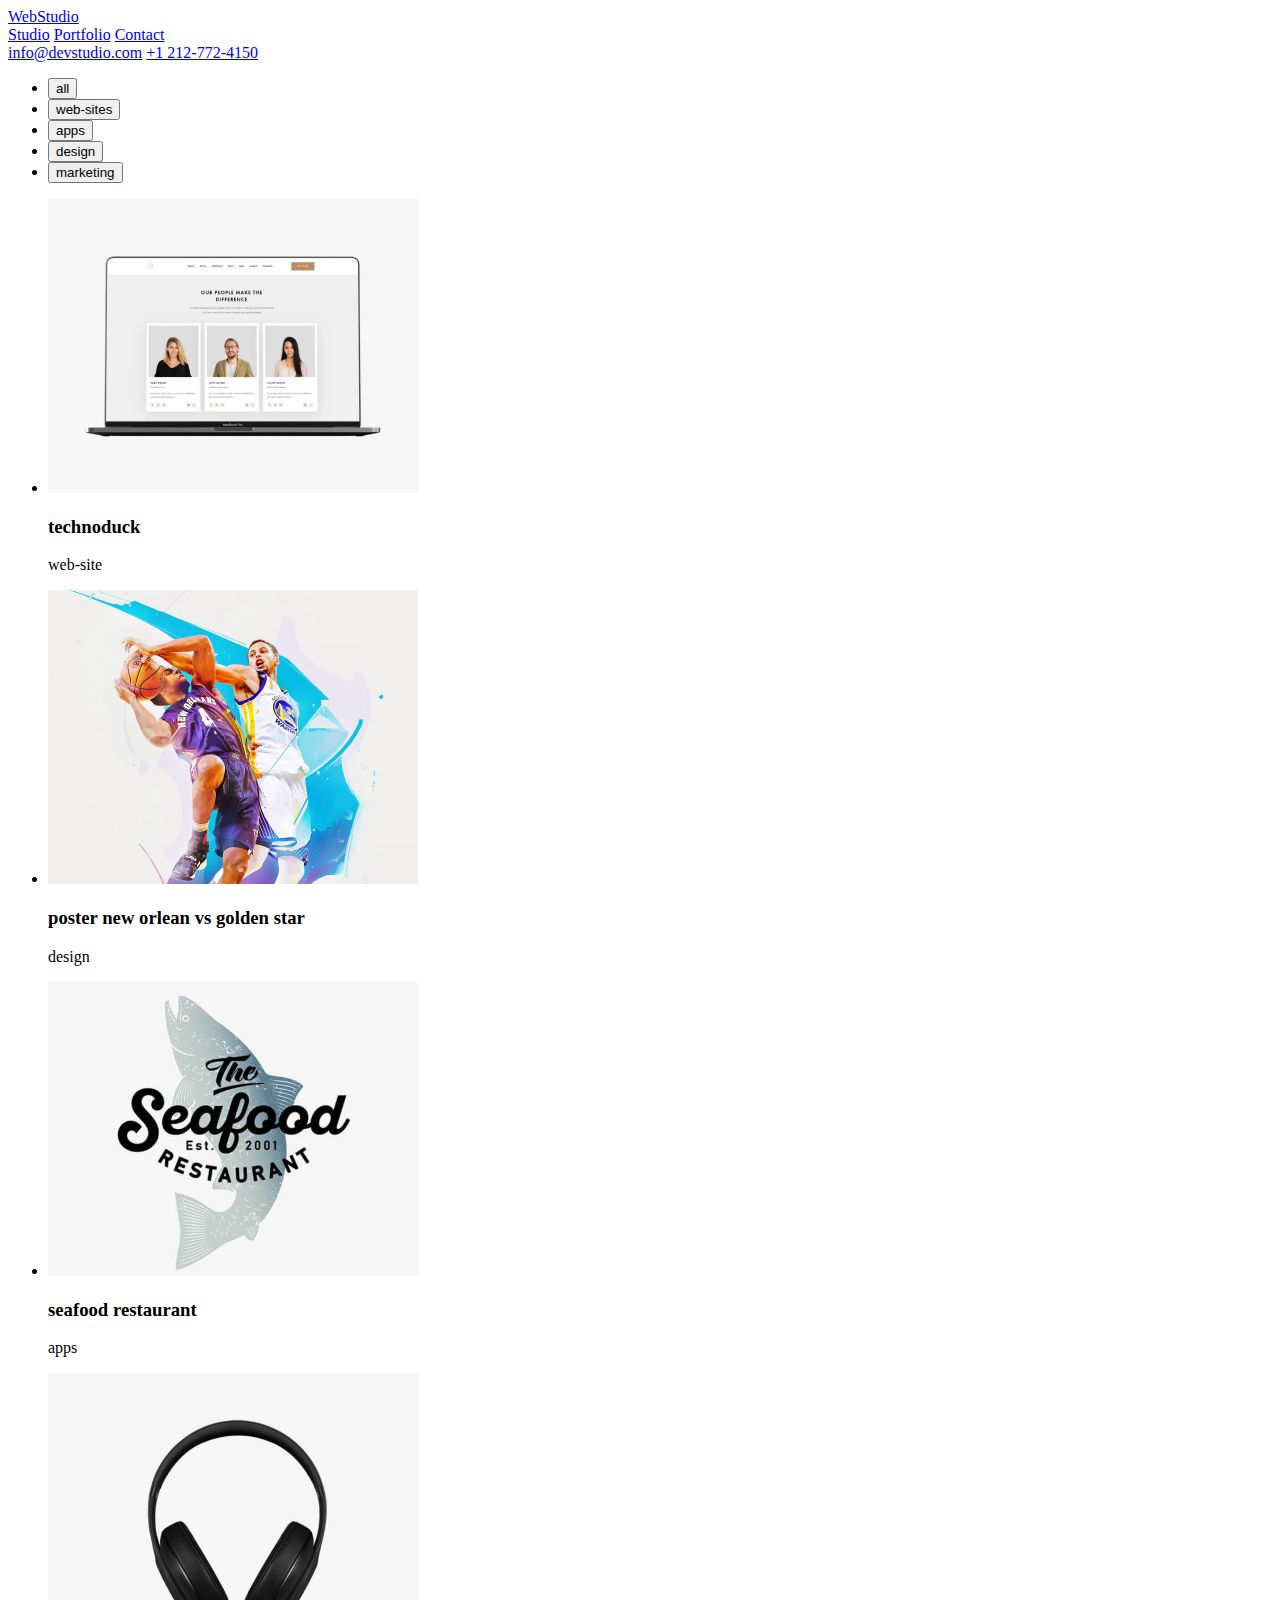
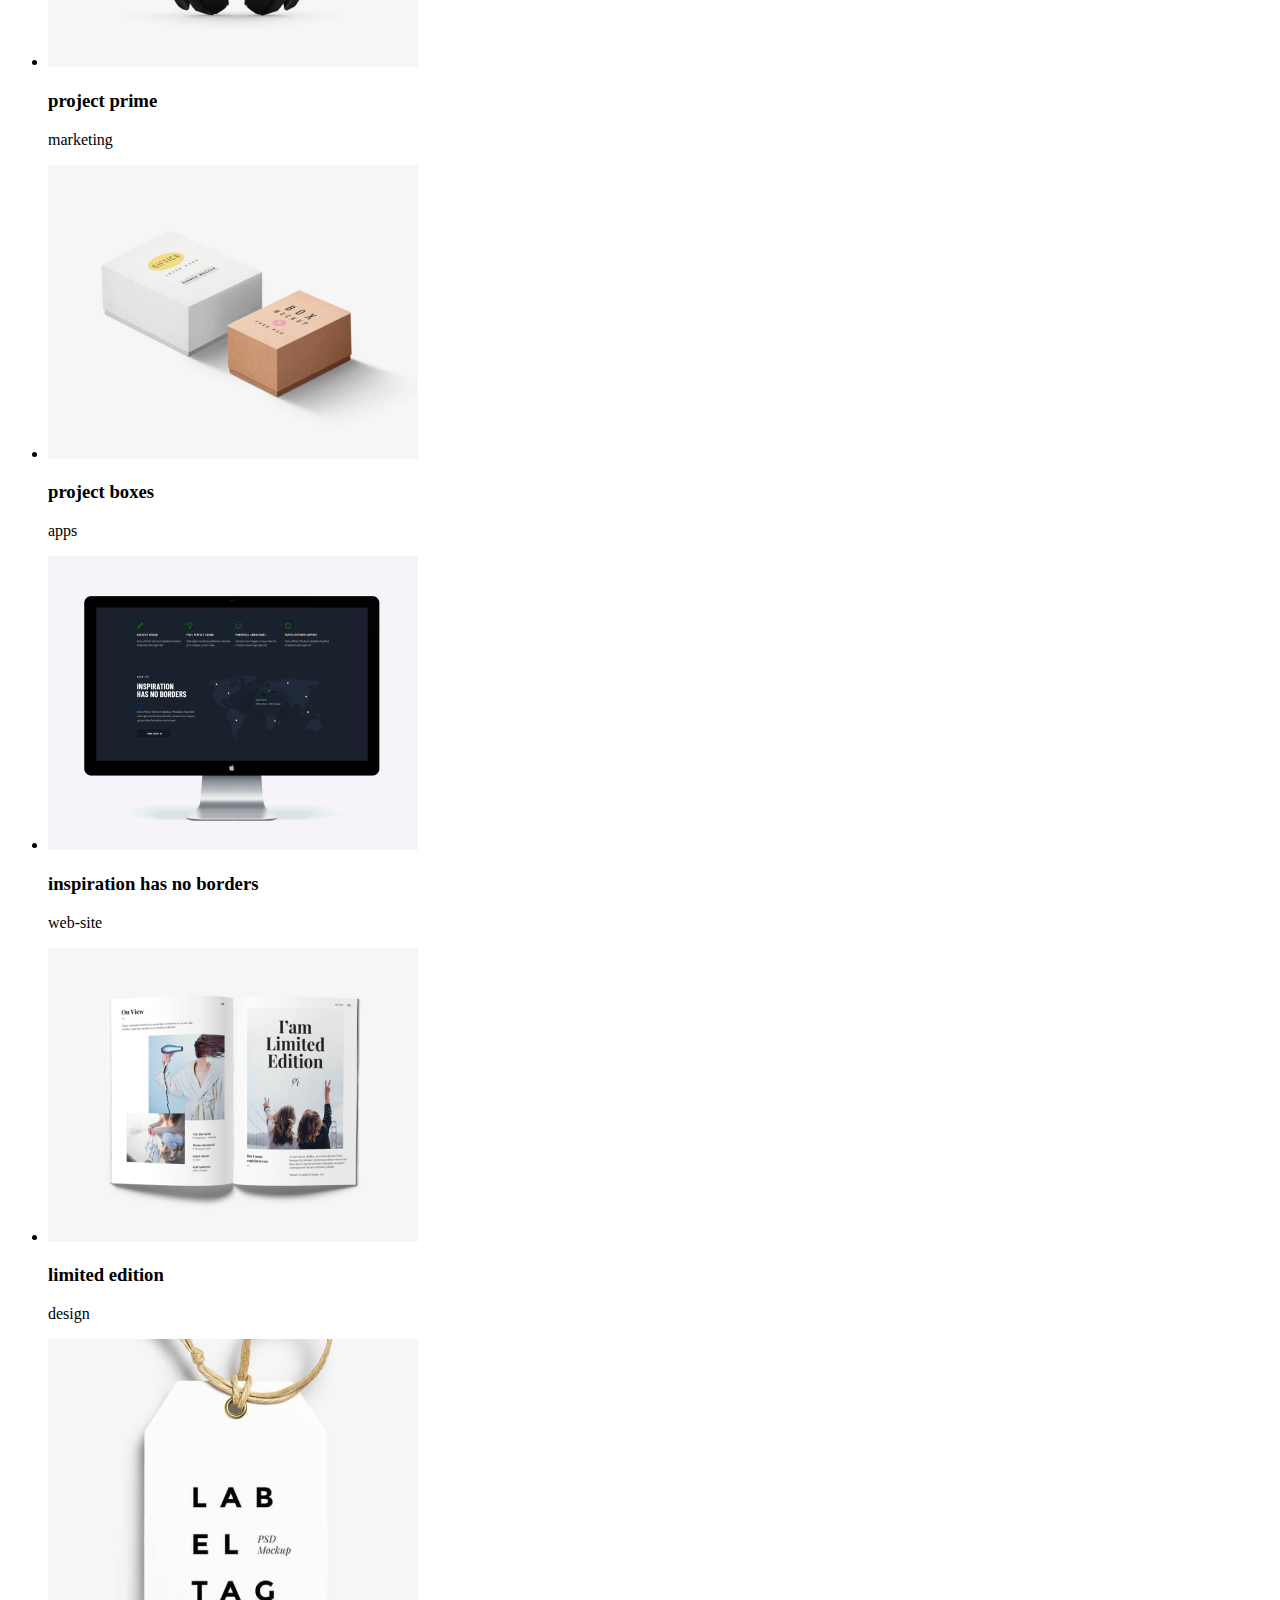
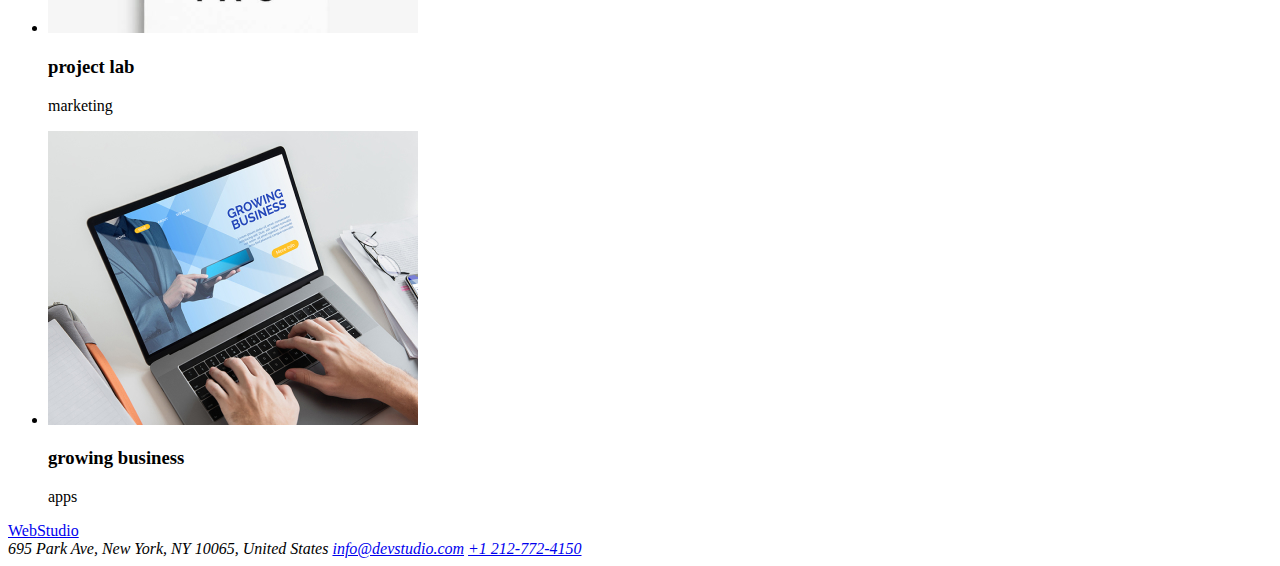
==== portfolio.html @ 7d8b2416 "portfolio.html" ====
<!DOCTYPE html>
<html lang="en">
  <head>
    <meta charset="UTF-8" />
    <meta http-equiv="X-UA-Compatible" content="IE=edge" />
    <meta name="viewport" content="width=device-width, initial-scale=1.0" />
    <title>Web Studio</title>
    <link rel="preconnect" href="https://fonts.googleapis.com" />
    <link rel="preconnect" href="https://fonts.gstatic.com" crossorigin />
    <link
      href="https://fonts.googleapis.com/css2?family=Raleway:wght@700&family=Roboto:wght@400;500;700;900&display=swap"
      rel="stylesheet"
    />
    <link rel="stylesheet" href="css/styles.css" />
  </head>
  <body>
    <header>
      <a class="logo" href="index.html">WebStudio</a>
      <nav class="menu-nav">
        <a class="nav-list-item" href="index.html">Studio</a>
        <a class="nav-list-item" href="portfolio.html">Portfolio</a>
        <a class="nav-list-item" href="/">Contact</a>
      </nav>
      <a class="header-mail" href="mailto:info@devstudio.com"
        >info@devstudio.com</a
      >
      <a class="header-tel" href="tel:+12127724150">+1 212-772-4150</a>
    </header>
    <main>
      <div>
        <ul>
          <li>
            <button type="button">all</button>
          </li>
          <li>
            <button type="button">web-sites</button>
          </li>
          <li>
            <button type="button">apps</button>
          </li>
          <li>
            <button type="button">design</button>
          </li>
          <li>
            <button type="button">marketing</button>
          </li>
        </ul>
      </div>
      <section>
        <ul>
          <li>
            <img
              src="images/technoduck.jpg"
              alt="Technoduck"
              width="370"
              height="294"
            />
            <h3>technoduck</h3>
            <p>web-site</p>
          </li>
          <li>
            <img
              src="images/poster.jpg"
              alt="Poster New Orlean vs Golden Star"
              width="370"
              height="294"
            />
            <h3>poster new orlean <span>vs</span> golden star</h3>
            <p>design</p>
          </li>
          <li>
            <img
              src="images/seafod.jpg"
              alt="Seafood Restaurant "
              width="370"
              height="294"
            />
            <h3>seafood restaurant</h3>
            <p>apps</p>
          </li>
          <li>
            <img
              src="images/project prime.jpg"
              alt="Project Prime"
              width="370"
              height="294"
            />
            <h3>project prime</h3>
            <p>marketing</p>
          </li>
          <li>
            <img
              src="images/project boxes.jpg"
              alt="Project Boxes"
              width="370"
              height="294"
            />
            <h3>project boxes</h3>
            <p>apps</p>
          </li>
          <li>
            <img
              src="images/inspiration has no borders.jpg"
              alt="Inspiration has no Borders"
              width="370"
              height="294"
            />
            <h3>inspiration <span>has no</span> borders</h3>
            <p>web-site</p>
          </li>
          <li>
            <img
              src="images/limited edition.jpg"
              alt="Limited Edition"
              width="370"
              height="294"
            />
            <h3>limited edition</h3>
            <p>design</p>
          </li>
          <li>
            <img
              src="images/project lab.jpg"
              alt="Project LAB"
              width="370"
              height="294"
            />
            <h3>project <span>lab</span></h3>
            <p>marketing</p>
          </li>
          <li>
            <img
              src="images/growing business.jpg"
              alt="Growing Business"
              width="370"
              height="294"
            />
            <h3>growing business</h3>
            <p>apps</p>
          </li>
        </ul>
      </section>
    </main>
    <footer class="footer">
      <a class="logo" href="index.html"><span>Web</span>Studio</a>
      <address class="address">
        695 Park Ave, New York, NY 10065, United States
        <a href="mailto:info@devstudio.com">info@devstudio.com</a>
        <a href="tel:+12127724150">+1 212-772-4150</a>
      </address>
    </footer>
  </body>
</html>
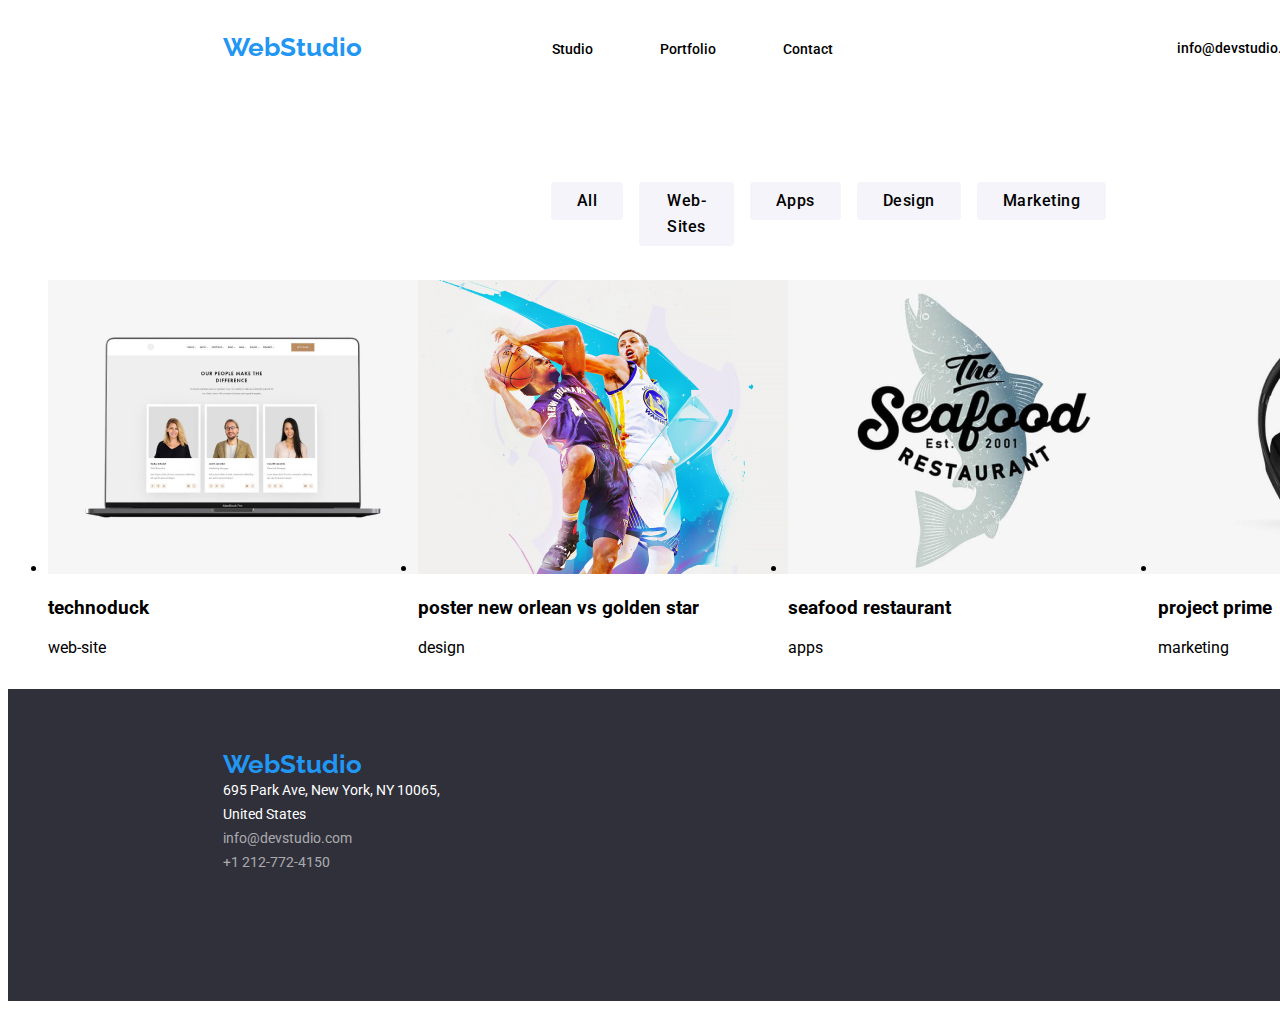
==== commit 5e46c059: "portfolio.html" ====
--- a/portfolio.html
+++ b/portfolio.html
@@ -14,7 +14,7 @@
     <link rel="stylesheet" href="css/styles.css" />
   </head>
   <body>
-    <header>
+    <header class="header">
       <a class="logo" href="index.html">WebStudio</a>
       <nav class="menu-nav">
         <a class="nav-list-item" href="index.html">Studio</a>
@@ -28,115 +28,133 @@
     </header>
     <main>
       <div>
-        <ul>
+        <ul class="filters">
           <li>
-            <button type="button">all</button>
+            <button type="button" class="buttons">all</button>
           </li>
           <li>
-            <button type="button">web-sites</button>
+            <button type="button" class="buttons">web-sites</button>
           </li>
           <li>
-            <button type="button">apps</button>
+            <button type="button" class="buttons">apps</button>
           </li>
           <li>
-            <button type="button">design</button>
+            <button type="button" class="buttons">design</button>
           </li>
           <li>
-            <button type="button">marketing</button>
+            <button type="button" class="buttons">marketing</button>
           </li>
         </ul>
       </div>
       <section>
-        <ul>
+        <ul class="projects">
           <li>
-            <img
-              src="images/technoduck.jpg"
-              alt="Technoduck"
-              width="370"
-              height="294"
-            />
-            <h3>technoduck</h3>
-            <p>web-site</p>
+            <div class="project1">
+              <img
+                src="images/technoduck.jpg"
+                alt="Technoduck"
+                width="370"
+                height="294"
+              />
+              <h3>technoduck</h3>
+              <p>web-site</p>
+            </div>
           </li>
           <li>
-            <img
-              src="images/poster.jpg"
-              alt="Poster New Orlean vs Golden Star"
-              width="370"
-              height="294"
-            />
-            <h3>poster new orlean <span>vs</span> golden star</h3>
-            <p>design</p>
+            <div class="project2">
+              <img
+                src="images/poster.jpg"
+                alt="Poster New Orlean vs Golden Star"
+                width="370"
+                height="294"
+              />
+              <h3>poster new orlean <span>vs</span> golden star</h3>
+              <p>design</p>
+            </div>
           </li>
           <li>
-            <img
-              src="images/seafod.jpg"
-              alt="Seafood Restaurant "
-              width="370"
-              height="294"
-            />
-            <h3>seafood restaurant</h3>
-            <p>apps</p>
+            <div class="project3">
+              <img
+                src="images/seafod.jpg"
+                alt="Seafood Restaurant "
+                width="370"
+                height="294"
+              />
+              <h3>seafood restaurant</h3>
+              <p>apps</p>
+            </div>
           </li>
           <li>
-            <img
-              src="images/project prime.jpg"
-              alt="Project Prime"
-              width="370"
-              height="294"
-            />
-            <h3>project prime</h3>
-            <p>marketing</p>
+            <div class="project4">
+              <img
+                src="images/project prime.jpg"
+                alt="Project Prime"
+                width="370"
+                height="294"
+              />
+              <h3>project prime</h3>
+              <p>marketing</p>
+            </div>
           </li>
           <li>
-            <img
-              src="images/project boxes.jpg"
-              alt="Project Boxes"
-              width="370"
-              height="294"
-            />
-            <h3>project boxes</h3>
-            <p>apps</p>
+            <div class="project5">
+              <img
+                src="images/project boxes.jpg"
+                alt="Project Boxes"
+                width="370"
+                height="294"
+              />
+              <h3>project boxes</h3>
+              <p>apps</p>
+            </div>
           </li>
           <li>
-            <img
-              src="images/inspiration has no borders.jpg"
-              alt="Inspiration has no Borders"
-              width="370"
-              height="294"
-            />
-            <h3>inspiration <span>has no</span> borders</h3>
-            <p>web-site</p>
+            <div class="project6">
+              <img
+                src="images/inspiration has no borders.jpg"
+                alt="Inspiration has no Borders"
+                width="370"
+                height="294"
+              />
+              <h3>inspiration <span>has no</span> borders</h3>
+              <p>web-site</p>
+            </div>
           </li>
           <li>
-            <img
-              src="images/limited edition.jpg"
-              alt="Limited Edition"
-              width="370"
-              height="294"
-            />
-            <h3>limited edition</h3>
-            <p>design</p>
+            <div class="project7">
+              <img
+                src="images/limited edition.jpg"
+                alt="Limited Edition"
+                width="370"
+                height="294"
+              />
+              <h3>limited edition</h3>
+              <p>design</p>
+            </div>
           </li>
           <li>
-            <img
-              src="images/project lab.jpg"
-              alt="Project LAB"
-              width="370"
-              height="294"
-            />
-            <h3>project <span>lab</span></h3>
-            <p>marketing</p>
+            <div class="project8">
+              <img
+                src="images/project lab.jpg"
+                alt="Project LAB"
+                width="370"
+                height="294"
+              />
+              <h3>project <span>lab</span></h3>
+              <p>marketing</p>
+            </div>
           </li>
           <li>
-            <img
-              src="images/growing business.jpg"
-              alt="Growing Business"
-              width="370"
-              height="294"
-            />
-            <h3>growing business</h3>
-            <p>apps</p>
+            <div class="project9">
+              <img
+                src="images/growing business.jpg"
+                alt="Growing Business"
+                width="370"
+                height="294"
+              />
+              <h3>growing business</h3>
+              <p>apps</p>
+            </div>
           </li>
         </ul>
       </section>
--- a/css/styles.css
+++ b/css/styles.css
@@ -0,0 +1,188 @@
+body {
+  font-family: "Roboto", sans-serif;
+  width: 1600px;
+}
+.header {
+  line-height: 1.17;
+  height: 80px;
+  padding-left: 215px;
+  display: flex;
+}
+.menu-nav {
+  width: 285px;
+  margin: 32px 340px 32px 93px;
+  word-spacing: 63px;
+}
+.nav-list-item {
+  text-decoration: none;
+  color: black;
+  font-size: 14px;
+  font-weight: 500;
+}
+.nav-list-item:hover {
+  color: #2196f3;
+}
+.logo {
+  text-decoration: none;
+  color: #2196f3;
+  font-family: "Raleway";
+  font-size: 26px;
+  font-weight: 700;
+  margin: 24px 97px 25px 0;
+}
+.header-mail {
+  text-decoration: none;
+  color: black;
+  font-size: 14px;
+  font-weight: 500;
+  margin: 32px 50px 32px 0;
+}
+.header-mail:hover {
+  color: #2196f3;
+}
+.header-tel {
+  text-decoration: none;
+  color: black;
+  font-size: 14px;
+  font-weight: 500;
+  margin: 32px 0 32px 0;
+}
+.header-tel:hover {
+  color: #2196f3;
+}
+/*
+
+main page styles
+
+*/
+.title {
+  background: #2f303a;
+}
+.title h1 {
+  font-family: Roboto;
+  font-size: 44px;
+  font-weight: 900;
+  line-height: 1.36;
+  letter-spacing: 0.06em;
+
+  max-width: 696px;
+  text-align: center;
+  padding: 200px 452px 30px 452px;
+  text-transform: uppercase;
+  color: #ffffff;
+}
+.buttons {
+  font-size: 16px;
+  font-weight: 700;
+  line-height: 1.88;
+  letter-spacing: 0.06em;
+  text-align: center;
+
+  cursor: pointer;
+  margin-left: 700px;
+  margin-bottom: 200px;
+  padding: 6px 26px;
+  border: none;
+  border-radius: 4px;
+  max-width: fit-content;
+  background-color: #2196f3;
+  color: #ffffff;
+}
+.benefits {
+  margin: 94px 215px 100px 215px;
+  text-align: left;
+}
+.benefits ul {
+  display: flex;
+  list-style-type: none;
+  max-width: 1170px;
+}
+.benefits h3 {
+  font-weight: 700;
+  font-size: 14px;
+  line-height: 1.17;
+  text-transform: uppercase;
+}
+.benefits li {
+  font-size: 14px;
+  line-height: 1.71;
+  max-width: 270px;
+  padding-right: 30px;
+}
+.offers {
+  text-align: center;
+}
+.offers h2 {
+  font-size: 36px;
+  font-weight: 700;
+  line-height: 1.17;
+  letter-spacing: 0.03em;
+
+  margin-bottom: 50px;
+}
+
+.offers ul {
+  display: flex;
+  list-style-type: none;
+  margin-left: 215px;
+}
+.offers li {
+  margin-right: 30px;
+}
+
+/*
+
+portfolio styles
+
+*/
+.filters {
+  display: flex;
+  margin: 94px 494px 34px 495px;
+  max-width: fit-content;
+  list-style-type: none;
+}
+.filters .buttons {
+  font-family: "Roboto";
+  font-weight: 500;
+  line-height: 1.63;
+  letter-spacing: 0.03em;
+  text-align: center;
+  margin: 0px 8px;
+  background-color: #f5f4fa;
+  color: black;
+  text-transform: capitalize;
+}
+.filters .buttons:hover,
+.buttons:focus {
+  background-color: #2196f3;
+  color: #ffffff;
+}
+.projects {
+  display: flex;
+}
+/*
+
+portfolio styles
+
+*/
+
+.footer {
+  height: 252px;
+  padding-left: 215px;
+  padding-top: 60px;
+  background-color: #2f303a;
+  line-height: 1.17;
+}
+.address {
+  font-style: normal;
+  display: flex;
+  flex-direction: column;
+  color: #ffffff;
+  width: 231px;
+  font-size: 14px;
+  line-height: 1.71;
+}
+.address a {
+  text-decoration: none;
+  color: #ffffff99;
+}
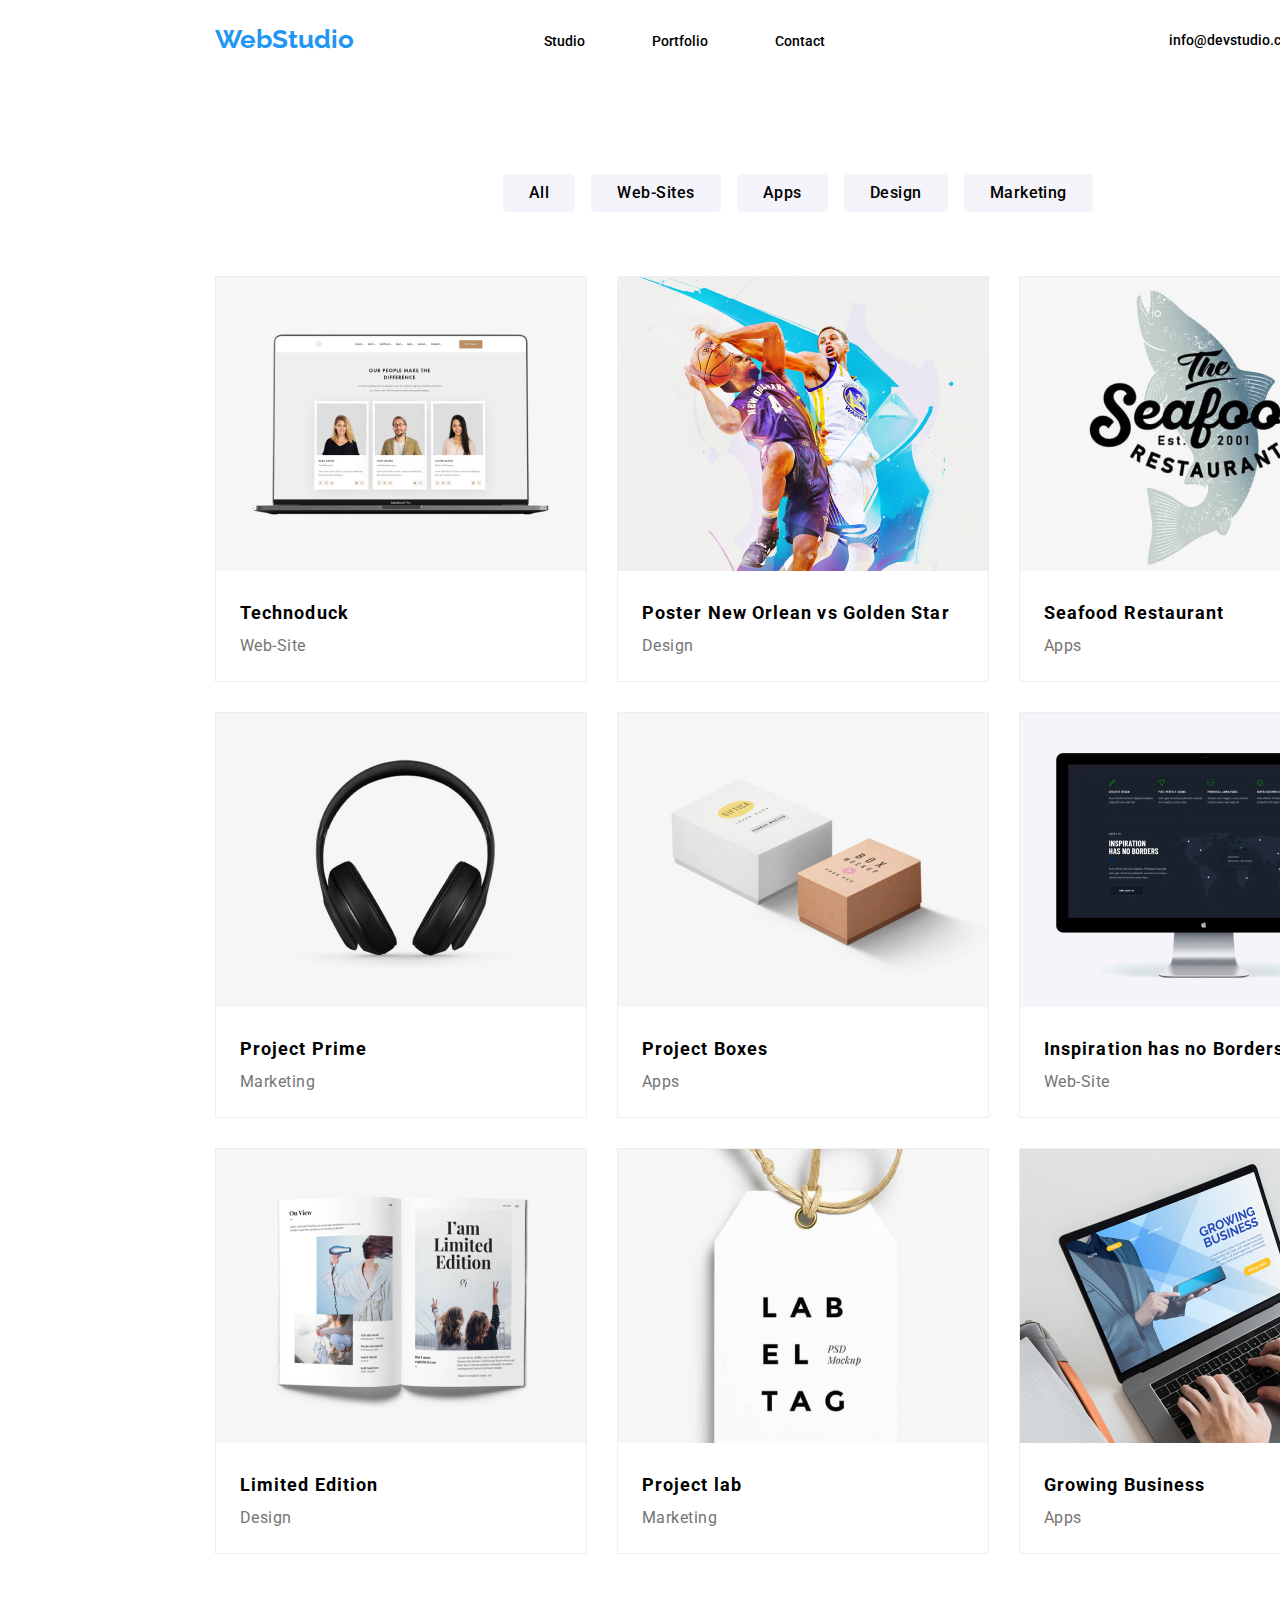
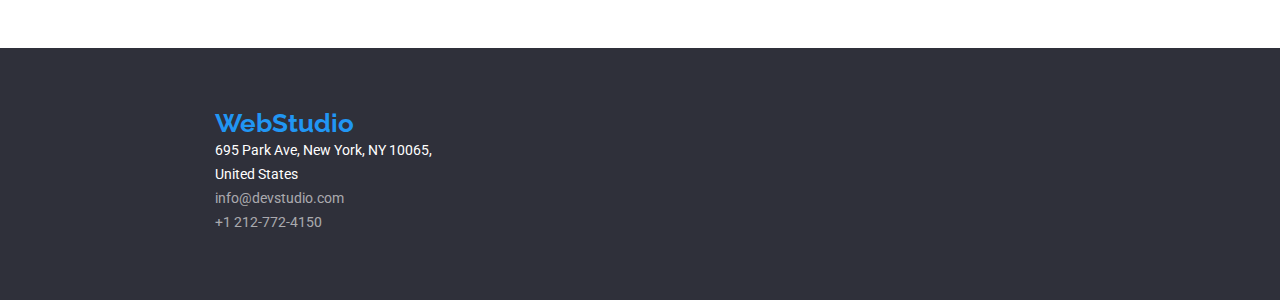
==== commit 0e8f3116: "portfolio.html" ====
--- a/portfolio.html
+++ b/portfolio.html
@@ -46,114 +46,136 @@
           </li>
         </ul>
       </div>
-      <section>
-        <ul class="projects">
+      <section class="project-box">
+        <ul class="project-list">
           <li>
-            <div class="project1">
+            <div class="project-list-item">
               <img
                 src="images/technoduck.jpg"
                 alt="Technoduck"
                 width="370"
                 height="294"
               />
-              <h3>technoduck</h3>
-              <p>web-site</p>
+              <div class="project-name">
+                <h3>technoduck</h3>
+                <p>web-site</p>
+              </div>
             </div>
           </li>
           <li>
-            <div class="project2">
+            <div class="project-list-item">
               <img
                 src="images/poster.jpg"
                 alt="Poster New Orlean vs Golden Star"
                 width="370"
                 height="294"
               />
-              <h3>poster new orlean <span>vs</span> golden star</h3>
-              <p>design</p>
+              <div class="project-name">
+                <h3>poster new orlean <span>vs</span> golden star</h3>
+                <p>design</p>
+              </div>
             </div>
           </li>
           <li>
-            <div class="project3">
+            <div class="project-list-item">
               <img
                 src="images/seafod.jpg"
                 alt="Seafood Restaurant "
                 width="370"
                 height="294"
               />
-              <h3>seafood restaurant</h3>
-              <p>apps</p>
+              <div class="project-name">
+                <h3>seafood restaurant</h3>
+                <p>apps</p>
+              </div>
             </div>
           </li>
+        </ul>
+        <ul class="project-list">
           <li>
-            <div class="project4">
+            <div class="project-list-item">
               <img
                 src="images/project prime.jpg"
                 alt="Project Prime"
                 width="370"
                 height="294"
               />
-              <h3>project prime</h3>
-              <p>marketing</p>
+              <div class="project-name">
+                <h3>project prime</h3>
+                <p>marketing</p>
+              </div>
             </div>
           </li>
           <li>
-            <div class="project5">
+            <div class="project-list-item">
               <img
                 src="images/project boxes.jpg"
                 alt="Project Boxes"
                 width="370"
                 height="294"
               />
-              <h3>project boxes</h3>
-              <p>apps</p>
+              <div class="project-name">
+                <h3>project boxes</h3>
+                <p>apps</p>
+              </div>
             </div>
           </li>
           <li>
-            <div class="project6">
+            <div class="project-list-item">
               <img
                 src="images/inspiration has no borders.jpg"
                 alt="Inspiration has no Borders"
                 width="370"
                 height="294"
               />
-              <h3>inspiration <span>has no</span> borders</h3>
-              <p>web-site</p>
+              <div class="project-name">
+                <h3>inspiration <span>has no</span> borders</h3>
+                <p>web-site</p>
+              </div>
             </div>
           </li>
+        </ul>
+        <ul class="project-list">
           <li>
-            <div class="project7">
+            <div class="project-list-item">
               <img
                 src="images/limited edition.jpg"
                 alt="Limited Edition"
                 width="370"
                 height="294"
               />
-              <h3>limited edition</h3>
-              <p>design</p>
+              <div class="project-name">
+                <h3>limited edition</h3>
+                <p>design</p>
+              </div>
             </div>
           </li>
           <li>
-            <div class="project8">
+            <div class="project-list-item">
               <img
                 src="images/project lab.jpg"
                 alt="Project LAB"
                 width="370"
                 height="294"
               />
-              <h3>project <span>lab</span></h3>
-              <p>marketing</p>
+              <div class="project-name">
+                <h3>project <span>lab</span></h3>
+                <p>marketing</p>
+              </div>
             </div>
           </li>
           <li>
-            <div class="project9">
+            <div class="project-list-item">
               <img
                 src="images/growing business.jpg"
                 alt="Growing Business"
                 width="370"
                 height="294"
               />
-              <h3>growing business</h3>
-              <p>apps</p>
+              <div class="project-name">
+                <h3>growing business</h3>
+                <p>apps</p>
+              </div>
             </div>
           </li>
         </ul>
--- a/css/styles.css
+++ b/css/styles.css
@@ -1,3 +1,8 @@
+* {
+  box-sizing: border-box;
+  padding: 0px;
+  margin: 0px;
+}
 body {
   font-family: "Roboto", sans-serif;
   width: 1600px;
@@ -57,9 +62,10 @@
 */
 .title {
   background: #2f303a;
+  padding: 200px 452px 30px 452px;
+  text-align: center;
 }
 .title h1 {
-  font-family: Roboto;
   font-size: 44px;
   font-weight: 900;
   line-height: 1.36;
@@ -67,7 +73,6 @@
 
   max-width: 696px;
   text-align: center;
-  padding: 200px 452px 30px 452px;
   text-transform: uppercase;
   color: #ffffff;
 }
@@ -79,7 +84,6 @@
   text-align: center;
 
   cursor: pointer;
-  margin-left: 700px;
   margin-bottom: 200px;
   padding: 6px 26px;
   border: none;
@@ -92,16 +96,16 @@
   margin: 94px 215px 100px 215px;
   text-align: left;
 }
+.benefits h3 {
+  font-weight: 700;
+  font-size: 14px;
+  line-height: 1.17;
+  text-transform: uppercase;
+}
 .benefits ul {
   display: flex;
   list-style-type: none;
   max-width: 1170px;
-}
-.benefits h3 {
-  font-weight: 700;
-  font-size: 14px;
-  line-height: 1.17;
-  text-transform: uppercase;
 }
 .benefits li {
   font-size: 14px;
@@ -109,6 +113,9 @@
   max-width: 270px;
   padding-right: 30px;
 }
+.benefits ul li:nth-child(4) {
+  padding-right: 0;
+}
 .offers {
   text-align: center;
 }
@@ -125,10 +132,36 @@
   display: flex;
   list-style-type: none;
   margin-left: 215px;
+  margin-bottom: 94px;
 }
 .offers li {
   margin-right: 30px;
 }
+.offers ul li:nth-child(3) {
+  margin-right: 0;
+}
+.team {
+  padding: 94px 215px;
+  background: #f5f4fa;
+}
+.team h2 {
+  font-size: 36px;
+  font-weight: 700;
+  line-height: 1, 17;
+  letter-spacing: 0.03em;
+  text-align: center;
+  padding-bottom: 50px;
+}
+.team ul {
+  display: flex;
+  list-style-type: none;
+}
+.team li {
+  padding-right: 30px;
+}
+.team ul li:nth-child(4) {
+  padding-right: 0;
+}
 
 /*
 
@@ -137,7 +170,7 @@
 */
 .filters {
   display: flex;
-  margin: 94px 494px 34px 495px;
+  margin: 94px 495px 34px 495px;
   max-width: fit-content;
   list-style-type: none;
 }
@@ -157,8 +190,39 @@
   background-color: #2196f3;
   color: #ffffff;
 }
-.projects {
-  display: flex;
+.project-box {
+  width: 1170px;
+  padding-left: 215px;
+  padding-bottom: 94px;
+}
+.project-list {
+  display: flex;
+  list-style-type: none;
+}
+.project-list-item {
+  margin-right: 30px;
+  margin-top: 30px;
+  border: 1px solid #eeeeee;
+}
+.project-name {
+  padding: 20px 24px;
+  text-transform: capitalize;
+}
+.project-name h3 {
+  font-size: 18px;
+  font-weight: 700;
+  line-height: 2;
+  letter-spacing: 0.06em;
+}
+.project-name p {
+  font-size: 16px;
+  font-weight: 400;
+  line-height: 1.88;
+  letter-spacing: 0.03em;
+  color: #757575;
+}
+.project-list-item span {
+  text-transform: lowercase;
 }
 /*
 
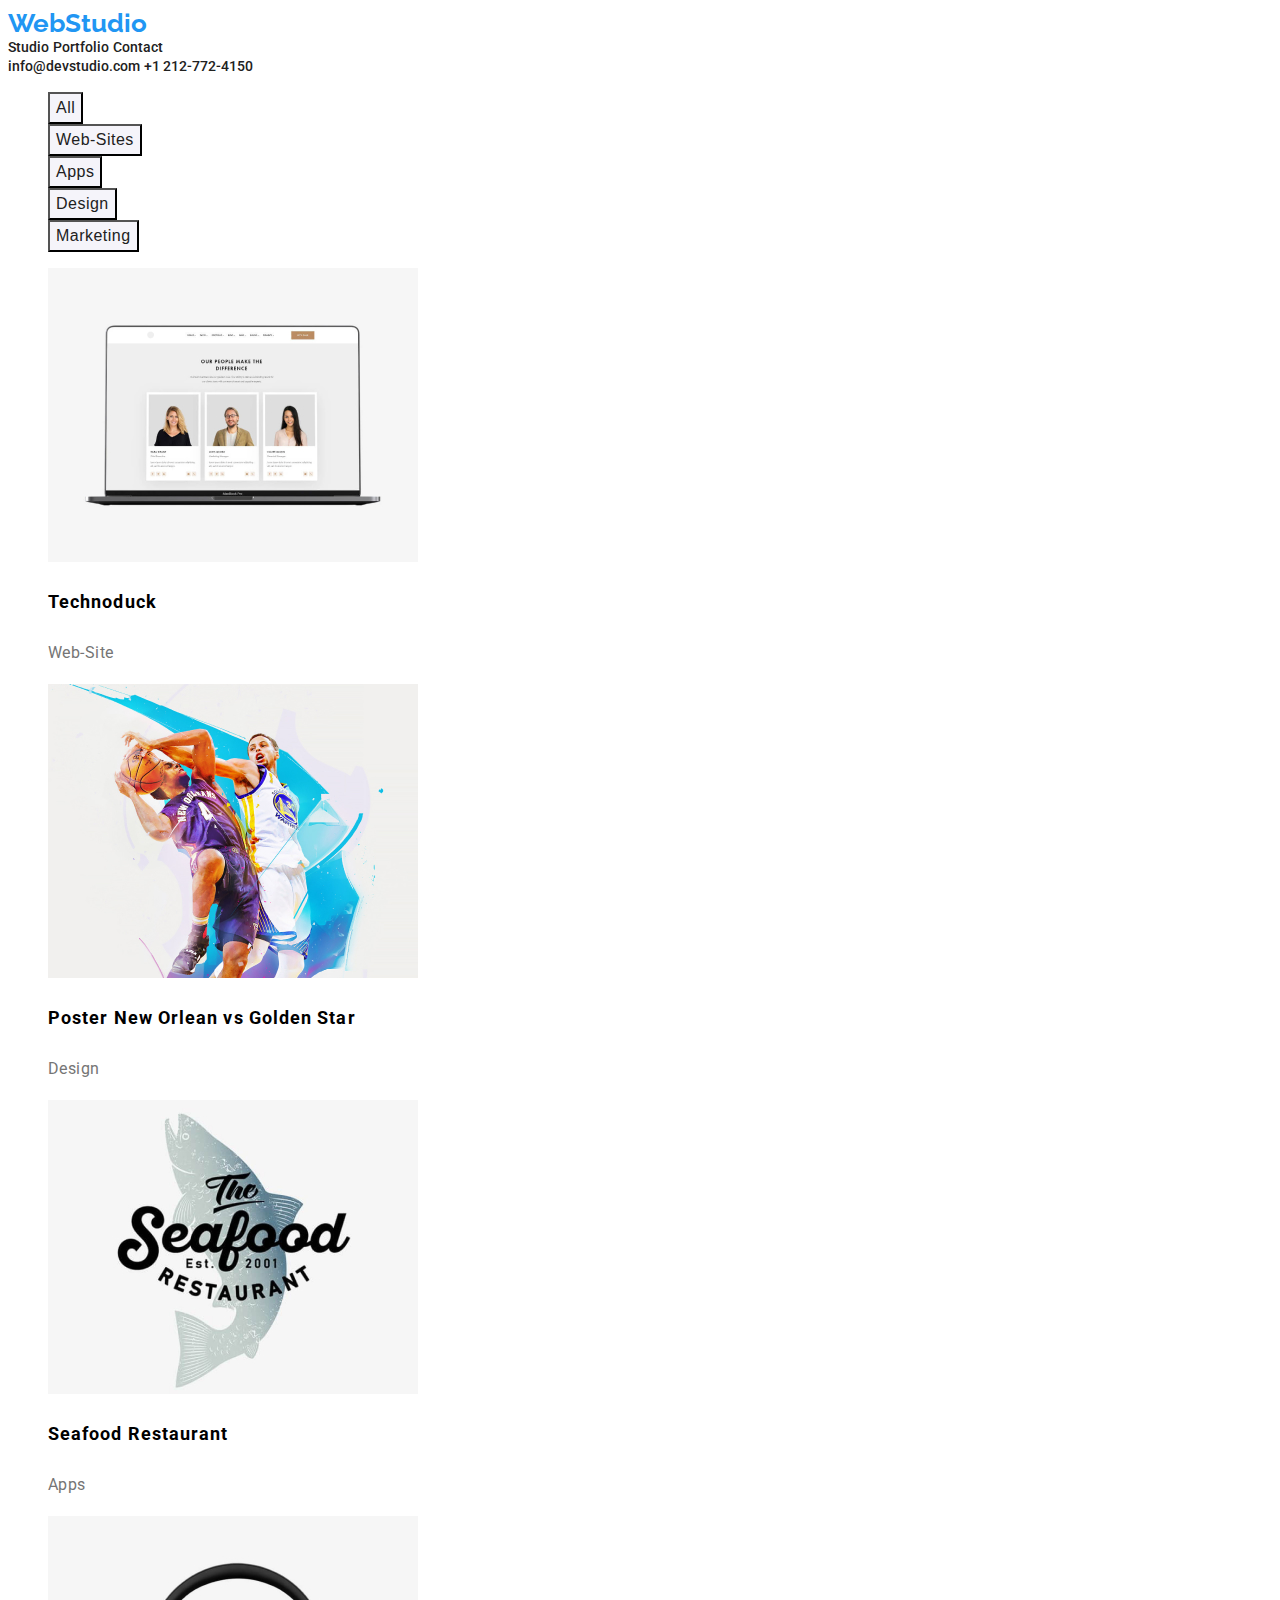
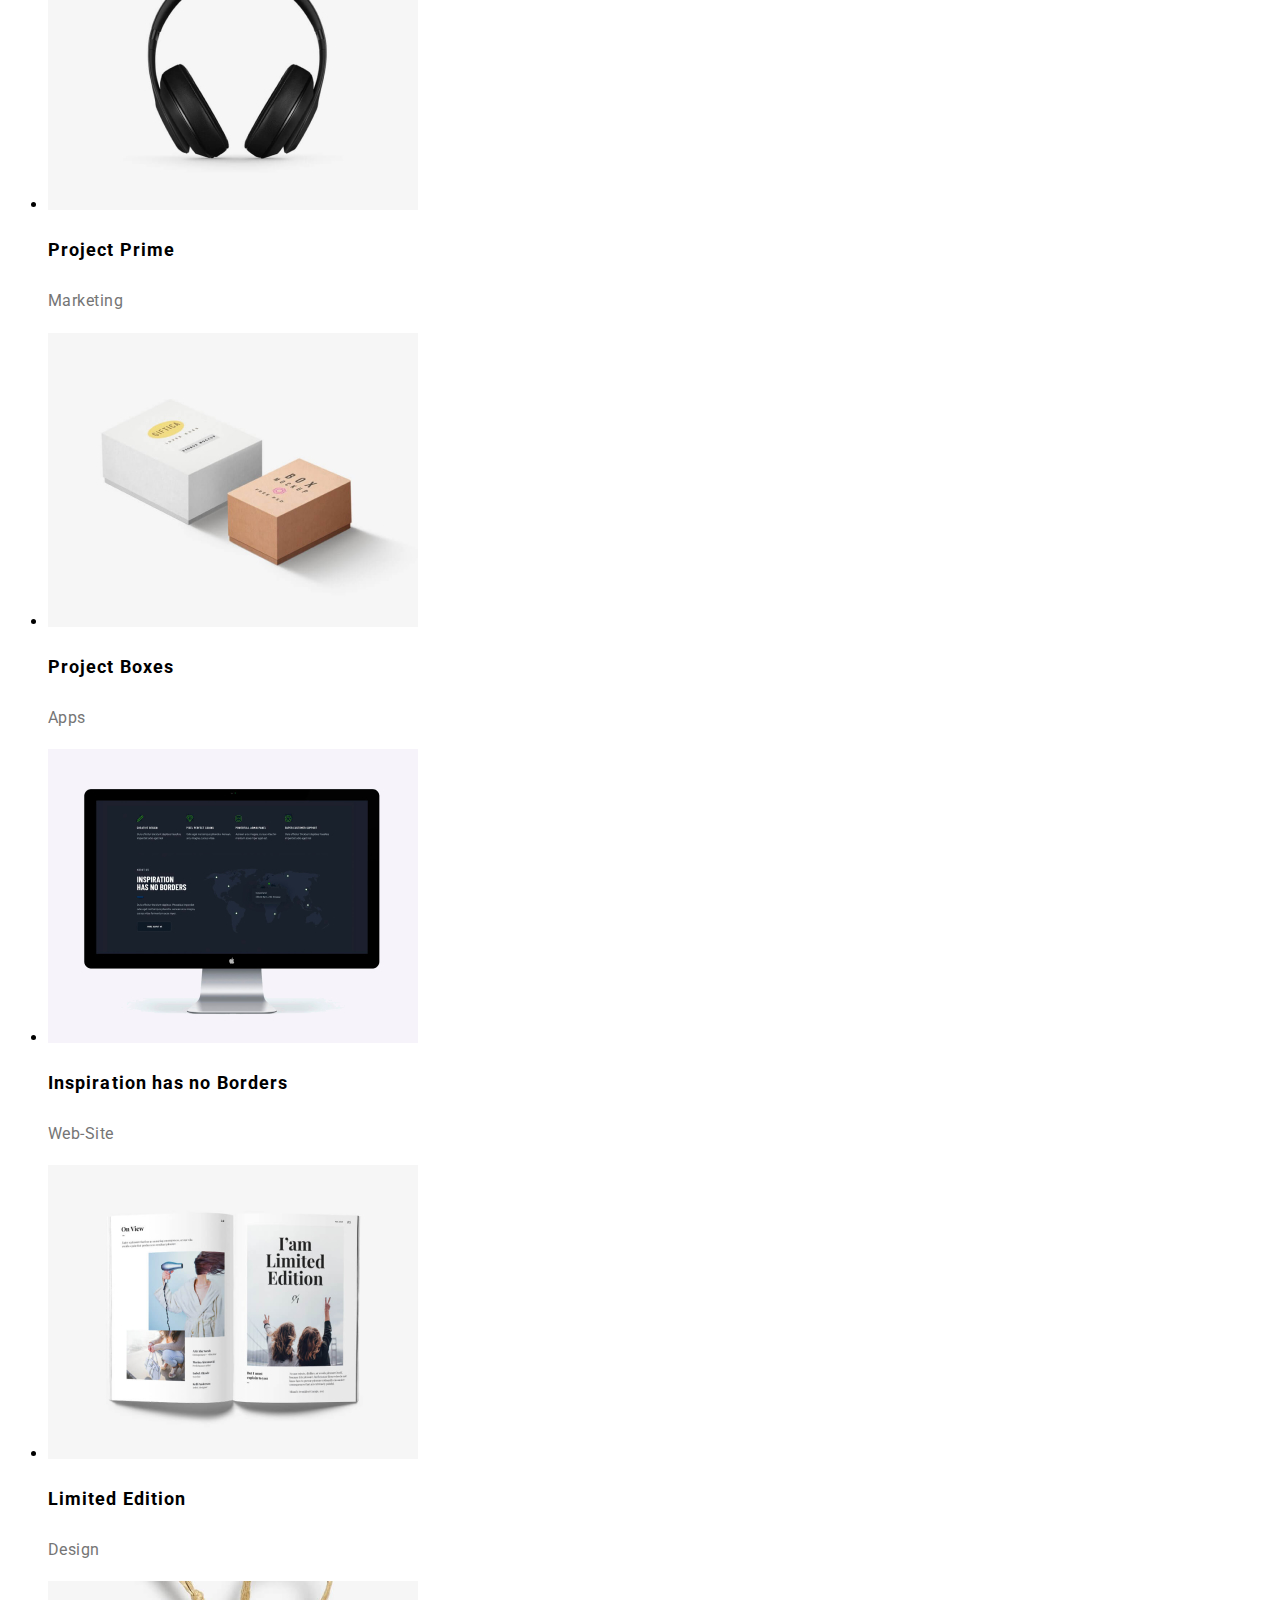
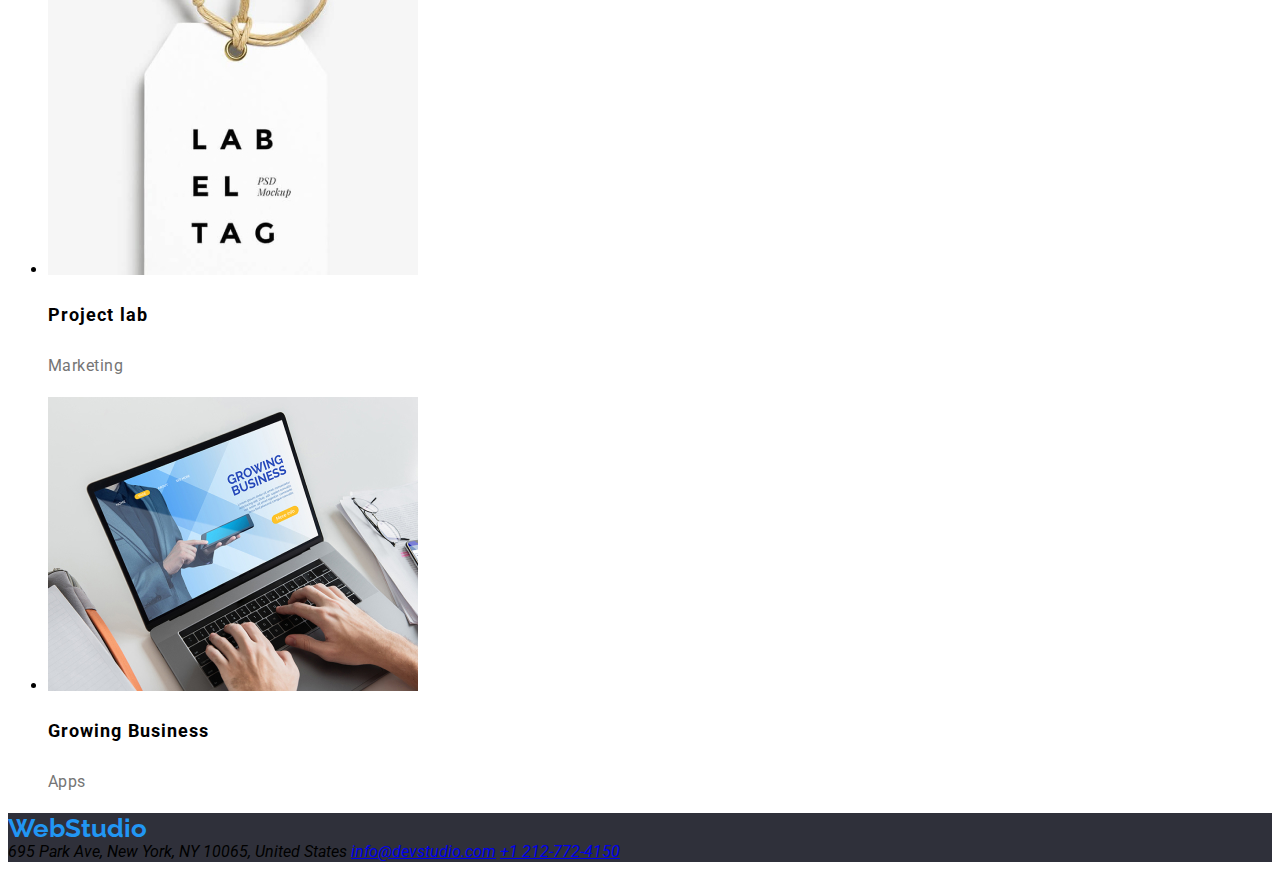
==== commit e319bede: "portfolio.html" ====
--- a/portfolio.html
+++ b/portfolio.html
@@ -28,26 +28,36 @@
     </header>
     <main>
       <div>
-        <ul class="filters">
-          <li>
-            <button type="button" class="buttons">all</button>
-          </li>
-          <li>
-            <button type="button" class="buttons">web-sites</button>
-          </li>
-          <li>
-            <button type="button" class="buttons">apps</button>
-          </li>
-          <li>
-            <button type="button" class="buttons">design</button>
-          </li>
-          <li>
-            <button type="button" class="buttons">marketing</button>
+        <ul class="filters-list list">
+          <li>
+            <button type="button" class="filters-list-button buttons">
+              all
+            </button>
+          </li>
+          <li>
+            <button type="button" class="filters-list-button buttons">
+              web-sites
+            </button>
+          </li>
+          <li>
+            <button type="button" class="filters-list-button buttons">
+              apps
+            </button>
+          </li>
+          <li>
+            <button type="button" class="filters-list-button buttons">
+              design
+            </button>
+          </li>
+          <li>
+            <button type="button" class="filters-list-button buttons">
+              marketing
+            </button>
           </li>
         </ul>
       </div>
       <section class="project-box">
-        <ul class="project-list">
+        <ul class="project-list list">
           <li>
             <div class="project-list-item">
               <img
@@ -66,7 +76,7 @@
             <div class="project-list-item">
               <img
                 src="images/poster.jpg"
-                alt="Poster New Orlean vs Golden Star"
+                alt="Poster-New-Orlean-vs-Golden-Star"
                 width="370"
                 height="294"
               />
@@ -80,7 +90,7 @@
             <div class="project-list-item">
               <img
                 src="images/seafod.jpg"
-                alt="Seafood Restaurant "
+                alt="Seafood-Restaurant "
                 width="370"
                 height="294"
               />
@@ -95,8 +105,8 @@
           <li>
             <div class="project-list-item">
               <img
-                src="images/project prime.jpg"
-                alt="Project Prime"
+                src="images/project-prime.jpg"
+                alt="Project-Prime"
                 width="370"
                 height="294"
               />
@@ -109,8 +119,8 @@
           <li>
             <div class="project-list-item">
               <img
-                src="images/project boxes.jpg"
-                alt="Project Boxes"
+                src="images/project-boxes.jpg"
+                alt="Project-Boxes"
                 width="370"
                 height="294"
               />
@@ -123,8 +133,8 @@
           <li>
             <div class="project-list-item">
               <img
-                src="images/inspiration has no borders.jpg"
-                alt="Inspiration has no Borders"
+                src="images/inspiration-has-no-borders.jpg"
+                alt="Inspiration-has-no-Borders"
                 width="370"
                 height="294"
               />
@@ -139,8 +149,8 @@
           <li>
             <div class="project-list-item">
               <img
-                src="images/limited edition.jpg"
-                alt="Limited Edition"
+                src="images/limited-edition.jpg"
+                alt="Limited-Edition"
                 width="370"
                 height="294"
               />
@@ -153,8 +163,8 @@
           <li>
             <div class="project-list-item">
               <img
-                src="images/project lab.jpg"
-                alt="Project LAB"
+                src="images/project-lab.jpg"
+                alt="Project-LAB"
                 width="370"
                 height="294"
               />
@@ -167,8 +177,8 @@
           <li>
             <div class="project-list-item">
               <img
-                src="images/growing business.jpg"
-                alt="Growing Business"
+                src="images/growing-business.jpg"
+                alt="Growing-Business"
                 width="370"
                 height="294"
               />
--- a/css/styles.css
+++ b/css/styles.css
@@ -1,59 +1,54 @@
-* {
-  box-sizing: border-box;
-  padding: 0px;
-  margin: 0px;
+:root {
+  --background-color: #2f303a;
+  --button-color: #2196f3;
+  --main-text-color: #212121;
+  --secondary-text-color: #757575;
+  --button-text-color: #ffffff;
+  --secondary-background: #f5f4fa;
 }
+
 body {
   font-family: "Roboto", sans-serif;
-  width: 1600px;
 }
 .header {
   line-height: 1.17;
-  height: 80px;
-  padding-left: 215px;
-  display: flex;
-}
-.menu-nav {
-  width: 285px;
-  margin: 32px 340px 32px 93px;
-  word-spacing: 63px;
 }
 .nav-list-item {
   text-decoration: none;
-  color: black;
+  color: var(--main-text-color);
   font-size: 14px;
   font-weight: 500;
 }
 .nav-list-item:hover {
-  color: #2196f3;
+  color: var(--button-color);
 }
 .logo {
   text-decoration: none;
-  color: #2196f3;
+  color: var(--button-color);
   font-family: "Raleway";
   font-size: 26px;
   font-weight: 700;
-  margin: 24px 97px 25px 0;
 }
 .header-mail {
   text-decoration: none;
-  color: black;
+  color: var(--main-text-color);
   font-size: 14px;
   font-weight: 500;
-  margin: 32px 50px 32px 0;
 }
 .header-mail:hover {
-  color: #2196f3;
+  color: var(--button-color);
 }
 .header-tel {
   text-decoration: none;
-  color: black;
+  color: var(--main-text-color);
   font-size: 14px;
   font-weight: 500;
-  margin: 32px 0 32px 0;
 }
 .header-tel:hover {
-  color: #2196f3;
+  color: var(--button-color);
+}
+.list {
+  list-style-type: none;
 }
 /*
 
@@ -61,106 +56,72 @@
 
 */
 .title {
-  background: #2f303a;
-  padding: 200px 452px 30px 452px;
-  text-align: center;
+  background: var(--background-color);
 }
-.title h1 {
+.title-headers {
   font-size: 44px;
   font-weight: 900;
   line-height: 1.36;
   letter-spacing: 0.06em;
 
-  max-width: 696px;
-  text-align: center;
   text-transform: uppercase;
-  color: #ffffff;
+  color: var(--button-text-color);
 }
 .buttons {
   font-size: 16px;
   font-weight: 700;
   line-height: 1.88;
   letter-spacing: 0.06em;
-  text-align: center;
 
   cursor: pointer;
-  margin-bottom: 200px;
-  padding: 6px 26px;
-  border: none;
-  border-radius: 4px;
-  max-width: fit-content;
-  background-color: #2196f3;
-  color: #ffffff;
+  background-color: var(--button-color);
+  color: var(--button-text-color);
 }
 .benefits {
-  margin: 94px 215px 100px 215px;
   text-align: left;
 }
-.benefits h3 {
+.benefits-list-item-name {
   font-weight: 700;
   font-size: 14px;
   line-height: 1.17;
   text-transform: uppercase;
 }
-.benefits ul {
-  display: flex;
-  list-style-type: none;
-  max-width: 1170px;
-}
-.benefits li {
+.benefits-list-item {
   font-size: 14px;
   line-height: 1.71;
-  max-width: 270px;
-  padding-right: 30px;
 }
-.benefits ul li:nth-child(4) {
-  padding-right: 0;
-}
-.offers {
-  text-align: center;
-}
-.offers h2 {
+.offers-header {
   font-size: 36px;
   font-weight: 700;
   line-height: 1.17;
   letter-spacing: 0.03em;
-
-  margin-bottom: 50px;
-}
-
-.offers ul {
-  display: flex;
-  list-style-type: none;
-  margin-left: 215px;
-  margin-bottom: 94px;
-}
-.offers li {
-  margin-right: 30px;
-}
-.offers ul li:nth-child(3) {
-  margin-right: 0;
 }
 .team {
-  padding: 94px 215px;
-  background: #f5f4fa;
+  background: var(--secondary-background);
 }
-.team h2 {
+.team-header {
   font-size: 36px;
   font-weight: 700;
-  line-height: 1, 17;
+  line-height: 1.17;
   letter-spacing: 0.03em;
-  text-align: center;
-  padding-bottom: 50px;
 }
-.team ul {
-  display: flex;
-  list-style-type: none;
+.team-member-name {
+  font-size: 16px;
+  font-weight: 500;
+  line-height: 1.17;
+  letter-spacing: 0.03em;
+
+  color: var(--main-text-color);
+  text-transform: capitalize;
 }
-.team li {
-  padding-right: 30px;
-}
-.team ul li:nth-child(4) {
-  padding-right: 0;
+.team-member-job {
+  font-size: 16px;
+  font-weight: 400;
+  line-height: 1.17;
+  letter-spacing: 0.03em;
+
+  color: var(--secondary-text-color);
+  text-transform: capitalize;
 }
 
 /*
@@ -168,44 +129,21 @@
 portfolio styles
 
 */
-.filters {
-  display: flex;
-  margin: 94px 495px 34px 495px;
-  max-width: fit-content;
-  list-style-type: none;
-}
-.filters .buttons {
-  font-family: "Roboto";
+.filters-list-button {
   font-weight: 500;
   line-height: 1.63;
   letter-spacing: 0.03em;
   text-align: center;
-  margin: 0px 8px;
-  background-color: #f5f4fa;
-  color: black;
+  background-color: var(--secondary-background);
+  color: var(--main-text-color);
   text-transform: capitalize;
 }
-.filters .buttons:hover,
-.buttons:focus {
-  background-color: #2196f3;
-  color: #ffffff;
-}
-.project-box {
-  width: 1170px;
-  padding-left: 215px;
-  padding-bottom: 94px;
-}
-.project-list {
-  display: flex;
-  list-style-type: none;
-}
-.project-list-item {
-  margin-right: 30px;
-  margin-top: 30px;
-  border: 1px solid #eeeeee;
+.filters-list-button:hover,
+.filters-list-button:focus {
+  background-color: var(--button-color);
+  color: var(--button-text-color);
 }
 .project-name {
-  padding: 20px 24px;
   text-transform: capitalize;
 }
 .project-name h3 {
@@ -219,7 +157,7 @@
   font-weight: 400;
   line-height: 1.88;
   letter-spacing: 0.03em;
-  color: #757575;
+  color: var(--secondary-text-color);
 }
 .project-list-item span {
   text-transform: lowercase;
@@ -231,22 +169,18 @@
 */
 
 .footer {
-  height: 252px;
-  padding-left: 215px;
-  padding-top: 60px;
-  background-color: #2f303a;
+  background-color: var(--background-color);
   line-height: 1.17;
 }
-.address {
+.footer-address {
   font-style: normal;
   display: flex;
   flex-direction: column;
-  color: #ffffff;
-  width: 231px;
+  color: var(--button-text-color);
   font-size: 14px;
   line-height: 1.71;
 }
-.address a {
+.footer-adddres-anchor {
   text-decoration: none;
-  color: #ffffff99;
+  --button-text-color: #ffffff99;
 }
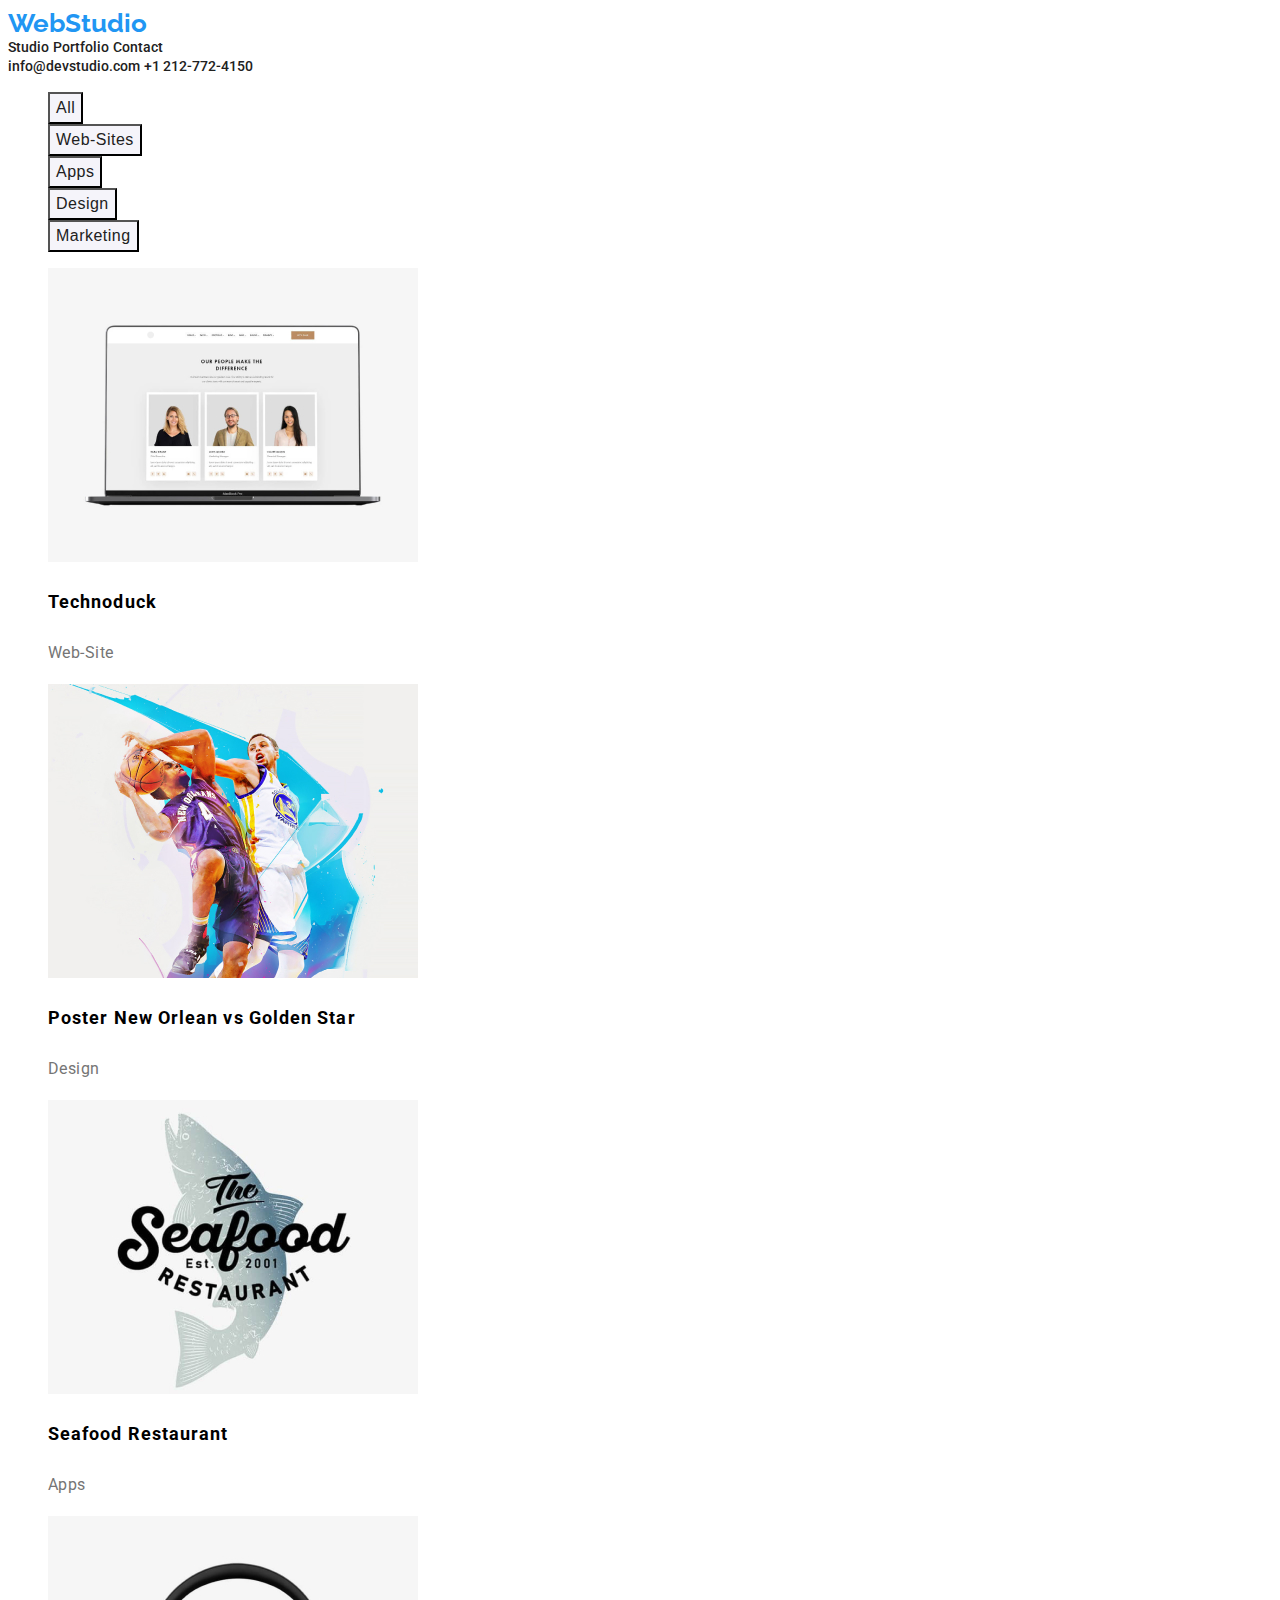
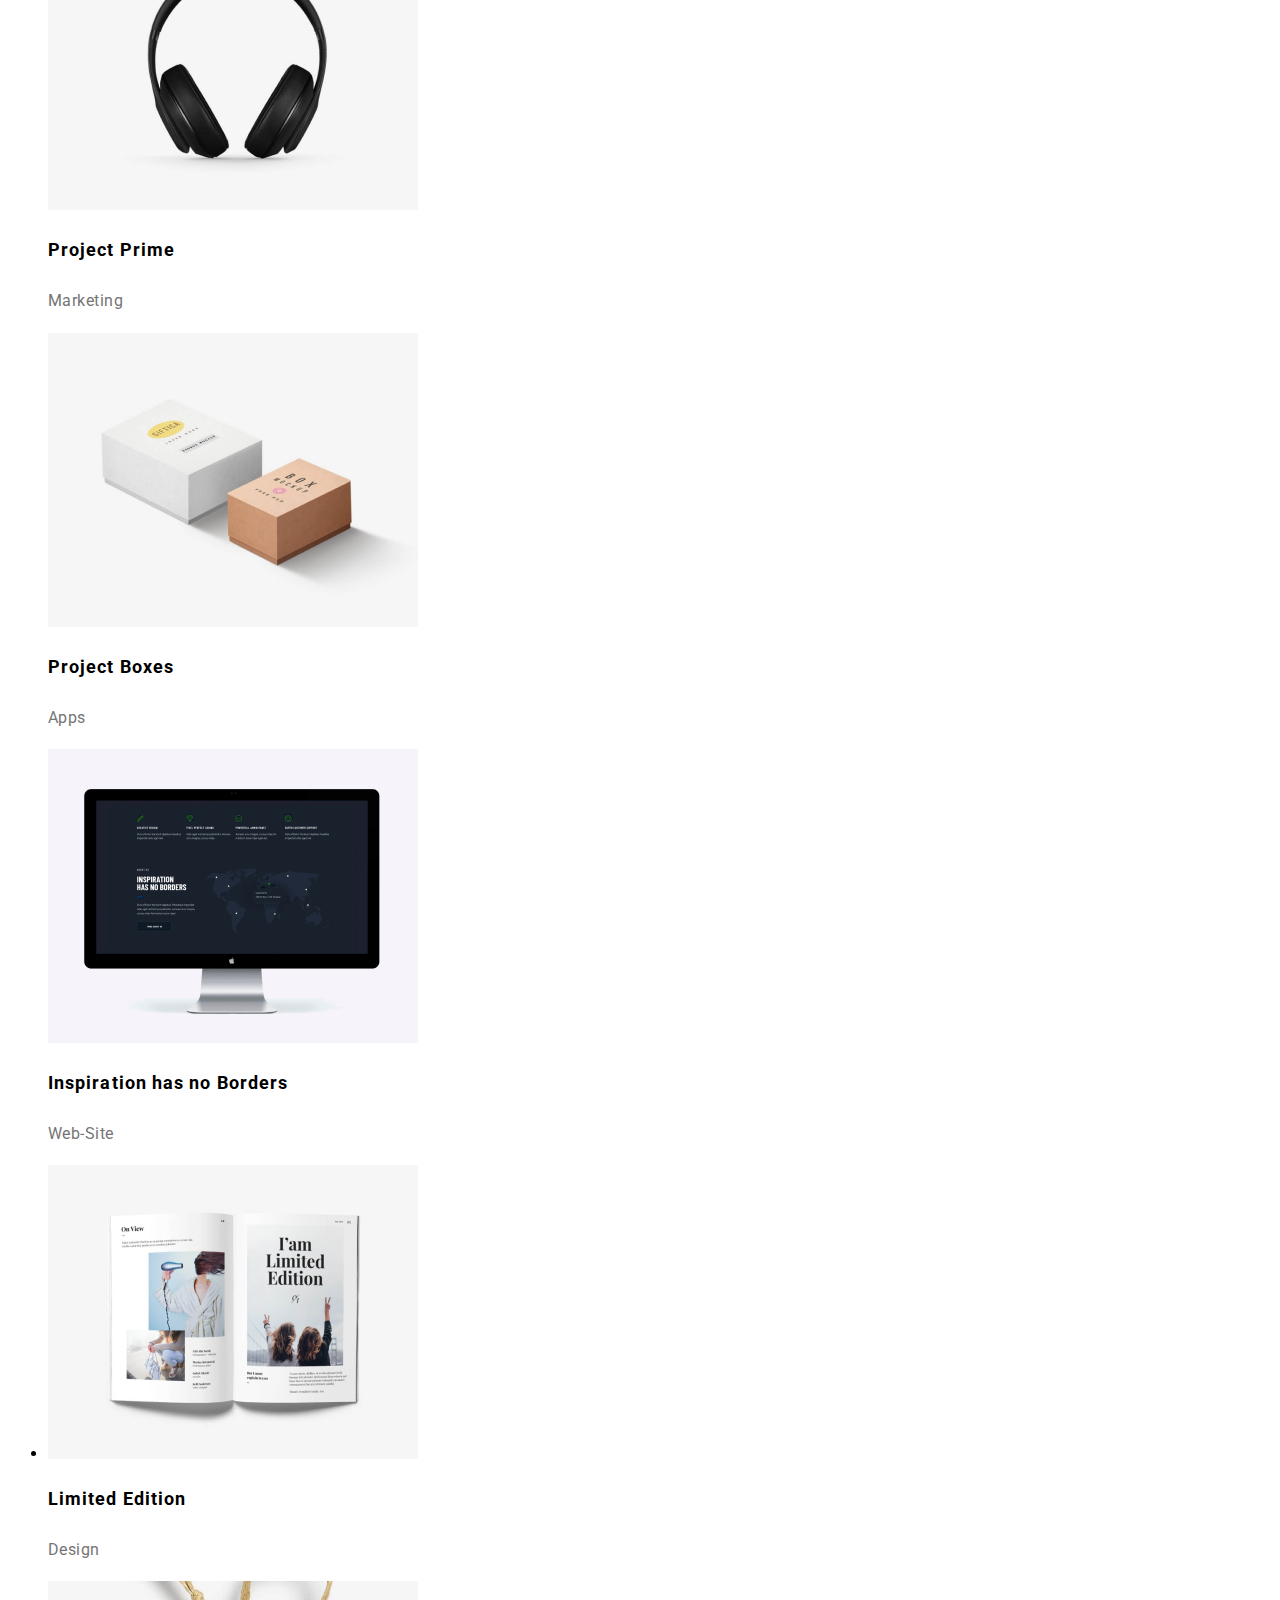
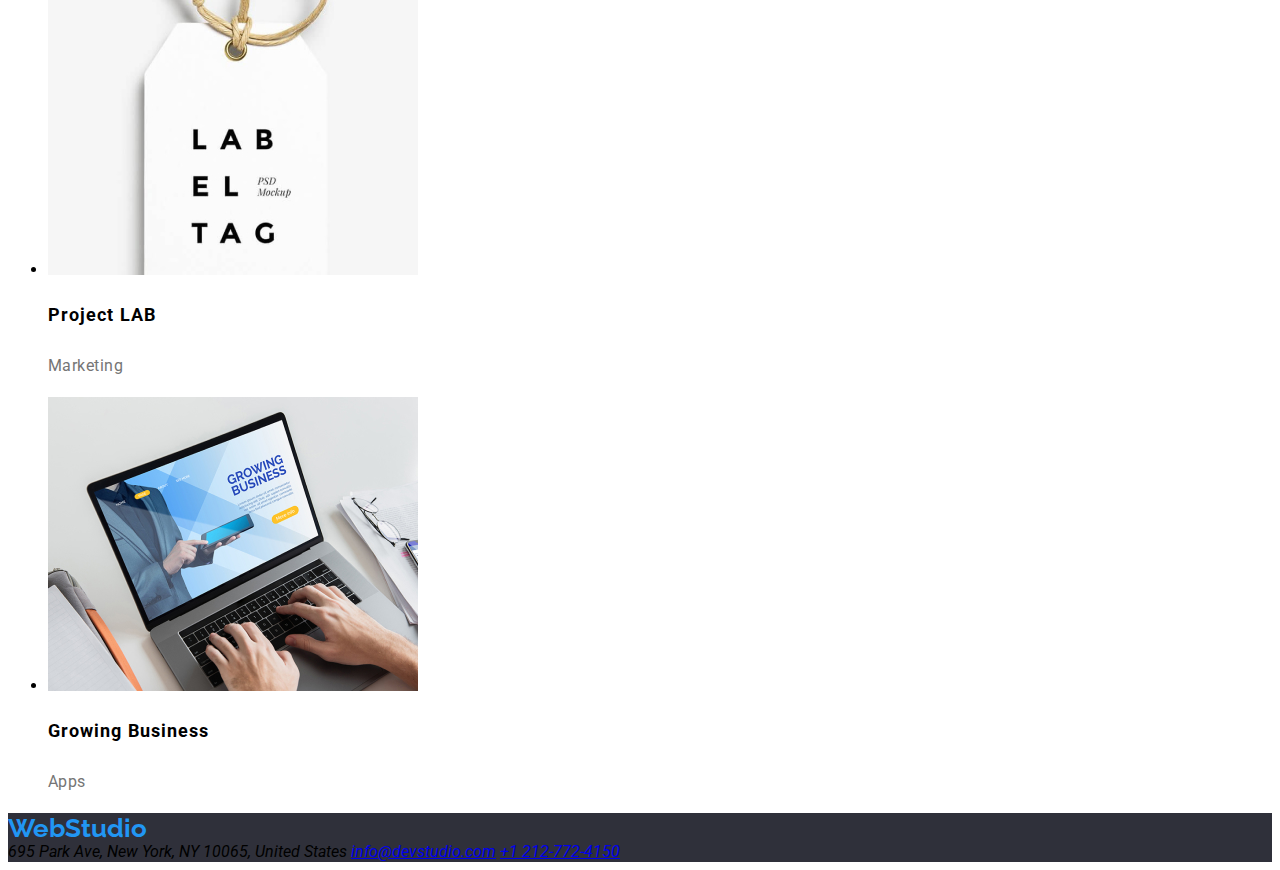
==== commit 23eccc50: "portfolio.html" ====
--- a/portfolio.html
+++ b/portfolio.html
@@ -58,134 +58,124 @@
       </div>
       <section class="project-box">
         <ul class="project-list list">
-          <li>
-            <div class="project-list-item">
-              <img
-                src="images/technoduck.jpg"
-                alt="Technoduck"
-                width="370"
-                height="294"
-              />
-              <div class="project-name">
-                <h3>technoduck</h3>
-                <p>web-site</p>
-              </div>
+          <li class="project-list-item">
+            <img
+              src="images/technoduck.jpg"
+              alt="Technoduck"
+              width="370"
+              height="294"
+            />
+            <div class="project-list-item-description">
+              <h3 class="project-list-item-name">technoduck</h3>
+              <p class="project-list-item-category">web-site</p>
             </div>
           </li>
-          <li>
-            <div class="project-list-item">
-              <img
-                src="images/poster.jpg"
-                alt="Poster-New-Orlean-vs-Golden-Star"
-                width="370"
-                height="294"
-              />
-              <div class="project-name">
-                <h3>poster new orlean <span>vs</span> golden star</h3>
-                <p>design</p>
-              </div>
+          <li class="project-list-item">
+            <img
+              src="images/poster.jpg"
+              alt="Poster-New-Orlean-vs-Golden-Star"
+              width="370"
+              height="294"
+            />
+            <div class="project-list-item-description">
+              <h3 class="project-list-item-name">
+                poster new orlean
+                <span class="project-list-item-span">vs</span> golden star
+              </h3>
+              <p class="project-list-item-category">design</p>
             </div>
           </li>
-          <li>
-            <div class="project-list-item">
-              <img
-                src="images/seafod.jpg"
-                alt="Seafood-Restaurant "
-                width="370"
-                height="294"
-              />
-              <div class="project-name">
-                <h3>seafood restaurant</h3>
-                <p>apps</p>
-              </div>
+          <li class="project-list-item">
+            <img
+              src="images/seafod.jpg"
+              alt="Seafood-Restaurant "
+              width="370"
+              height="294"
+            />
+            <div class="project-list-item-description">
+              <h3 class="project-list-item-name">seafood restaurant</h3>
+              <p class="project-list-item-category">apps</p>
             </div>
           </li>
         </ul>
-        <ul class="project-list">
-          <li>
-            <div class="project-list-item">
-              <img
-                src="images/project-prime.jpg"
-                alt="Project-Prime"
-                width="370"
-                height="294"
-              />
-              <div class="project-name">
-                <h3>project prime</h3>
-                <p>marketing</p>
-              </div>
+        <ul class="project-list list">
+          <li class="project-list-item">
+            <img
+              src="images/project-prime.jpg"
+              alt="Project-Prime"
+              width="370"
+              height="294"
+            />
+            <div class="project-list-item-description">
+              <h3 class="project-list-item-name">project prime</h3>
+              <p class="project-list-item-category">marketing</p>
             </div>
           </li>
-          <li>
-            <div class="project-list-item">
-              <img
-                src="images/project-boxes.jpg"
-                alt="Project-Boxes"
-                width="370"
-                height="294"
-              />
-              <div class="project-name">
-                <h3>project boxes</h3>
-                <p>apps</p>
-              </div>
+          <li class="project-list-item">
+            <img
+              src="images/project-boxes.jpg"
+              alt="Project-Boxes"
+              width="370"
+              height="294"
+            />
+            <div class="project-list-item-description">
+              <h3 class="project-list-item-name">project boxes</h3>
+              <p class="project-list-item-category">apps</p>
             </div>
           </li>
-          <li>
-            <div class="project-list-item">
-              <img
-                src="images/inspiration-has-no-borders.jpg"
-                alt="Inspiration-has-no-Borders"
-                width="370"
-                height="294"
-              />
-              <div class="project-name">
-                <h3>inspiration <span>has no</span> borders</h3>
-                <p>web-site</p>
-              </div>
+          <li class="project-list-item">
+            <img
+              src="images/inspiration-has-no-borders.jpg"
+              alt="Inspiration-has-no-Borders"
+              width="370"
+              height="294"
+            />
+            <div class="project-list-item-description">
+              <h3 class="project-list-item-name">
+                inspiration
+                <span class="project-list-item-span">has no</span> borders
+              </h3>
+              <p class="project-list-item-category">web-site</p>
             </div>
           </li>
         </ul>
-        <ul class="project-list">
-          <li>
-            <div class="project-list-item">
-              <img
-                src="images/limited-edition.jpg"
-                alt="Limited-Edition"
-                width="370"
-                height="294"
-              />
-              <div class="project-name">
-                <h3>limited edition</h3>
-                <p>design</p>
-              </div>
+        <ul class="project-list lists">
+          <li class="project-list-item">
+            <img
+              src="images/limited-edition.jpg"
+              alt="Limited-Edition"
+              width="370"
+              height="294"
+            />
+            <div class="project-list-item-description">
+              <h3 class="project-list-item-name">limited edition</h3>
+              <p class="project-list-item-category">design</p>
             </div>
           </li>
-          <li>
-            <div class="project-list-item">
-              <img
-                src="images/project-lab.jpg"
-                alt="Project-LAB"
-                width="370"
-                height="294"
-              />
-              <div class="project-name">
-                <h3>project <span>lab</span></h3>
-                <p>marketing</p>
-              </div>
+          <li class="project-list-item">
+            <img
+              src="images/project-lab.jpg"
+              alt="Project-LAB"
+              width="370"
+              height="294"
+            />
+            <div class="project-list-item-description">
+              <h3 class="project-list-item-name">
+                project <span class="project-list-item-span-caps">lab</span>
+              </h3>
+              <p class="project-list-item-category">marketing</p>
             </div>
           </li>
-          <li>
-            <div class="project-list-item">
-              <img
-                src="images/growing-business.jpg"
-                alt="Growing-Business"
-                width="370"
-                height="294"
-              />
-              <div class="project-name">
-                <h3>growing business</h3>
-                <p>apps</p>
-              </div>
+          <li class="project-list-item">
+            <img
+              src="images/growing-business.jpg"
+              alt="Growing-Business"
+              width="370"
+              height="294"
+            />
+            <div class="project-list-item-description">
+              <h3 class="project-list-item-name">growing business</h3>
+              <p class="project-list-item-category">apps</p>
             </div>
           </li>
         </ul>
--- a/css/styles.css
+++ b/css/styles.css
@@ -143,24 +143,27 @@
   background-color: var(--button-color);
   color: var(--button-text-color);
 }
-.project-name {
+.project-list-item-description {
   text-transform: capitalize;
 }
-.project-name h3 {
+.project-list-item-name {
   font-size: 18px;
   font-weight: 700;
   line-height: 2;
   letter-spacing: 0.06em;
 }
-.project-name p {
+.project-list-item-category {
   font-size: 16px;
   font-weight: 400;
   line-height: 1.88;
   letter-spacing: 0.03em;
   color: var(--secondary-text-color);
 }
-.project-list-item span {
+.project-list-item-span {
   text-transform: lowercase;
+}
+.project-list-item-span-caps {
+  text-transform: uppercase;
 }
 /*
 
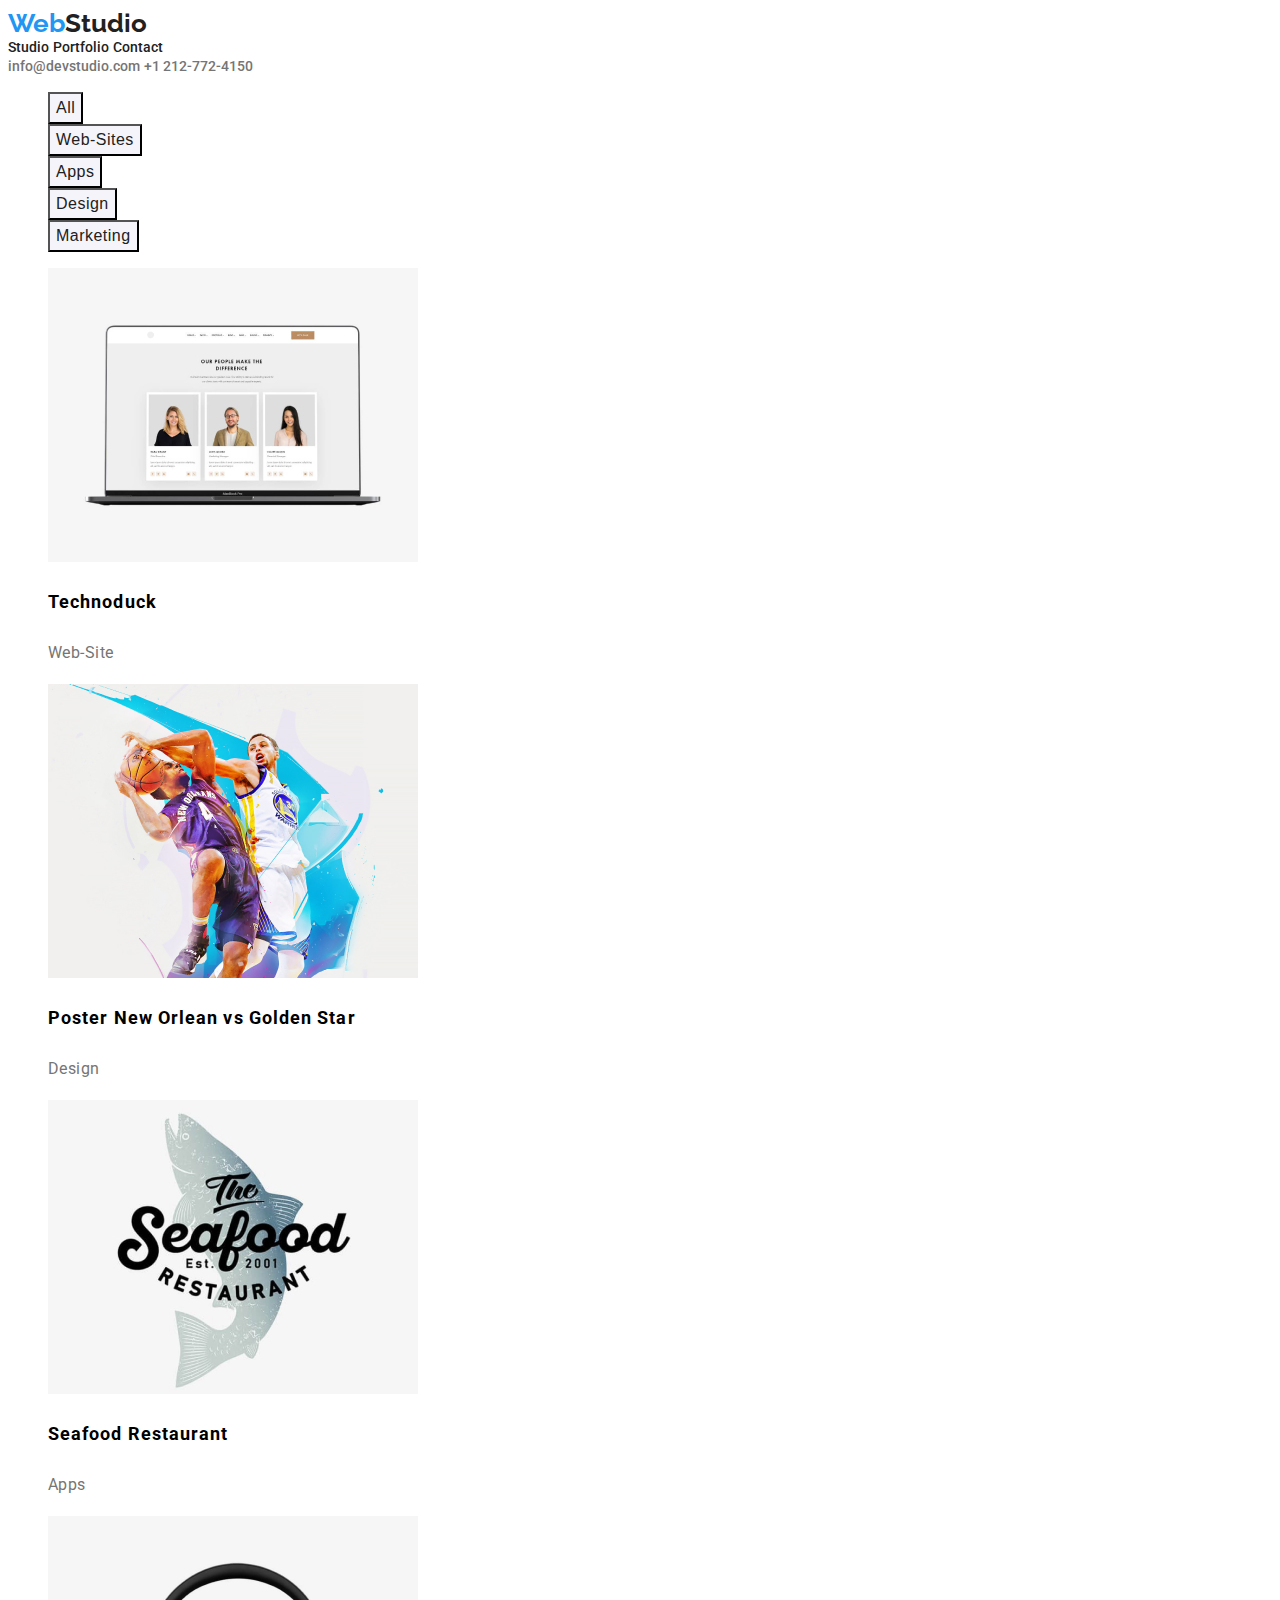
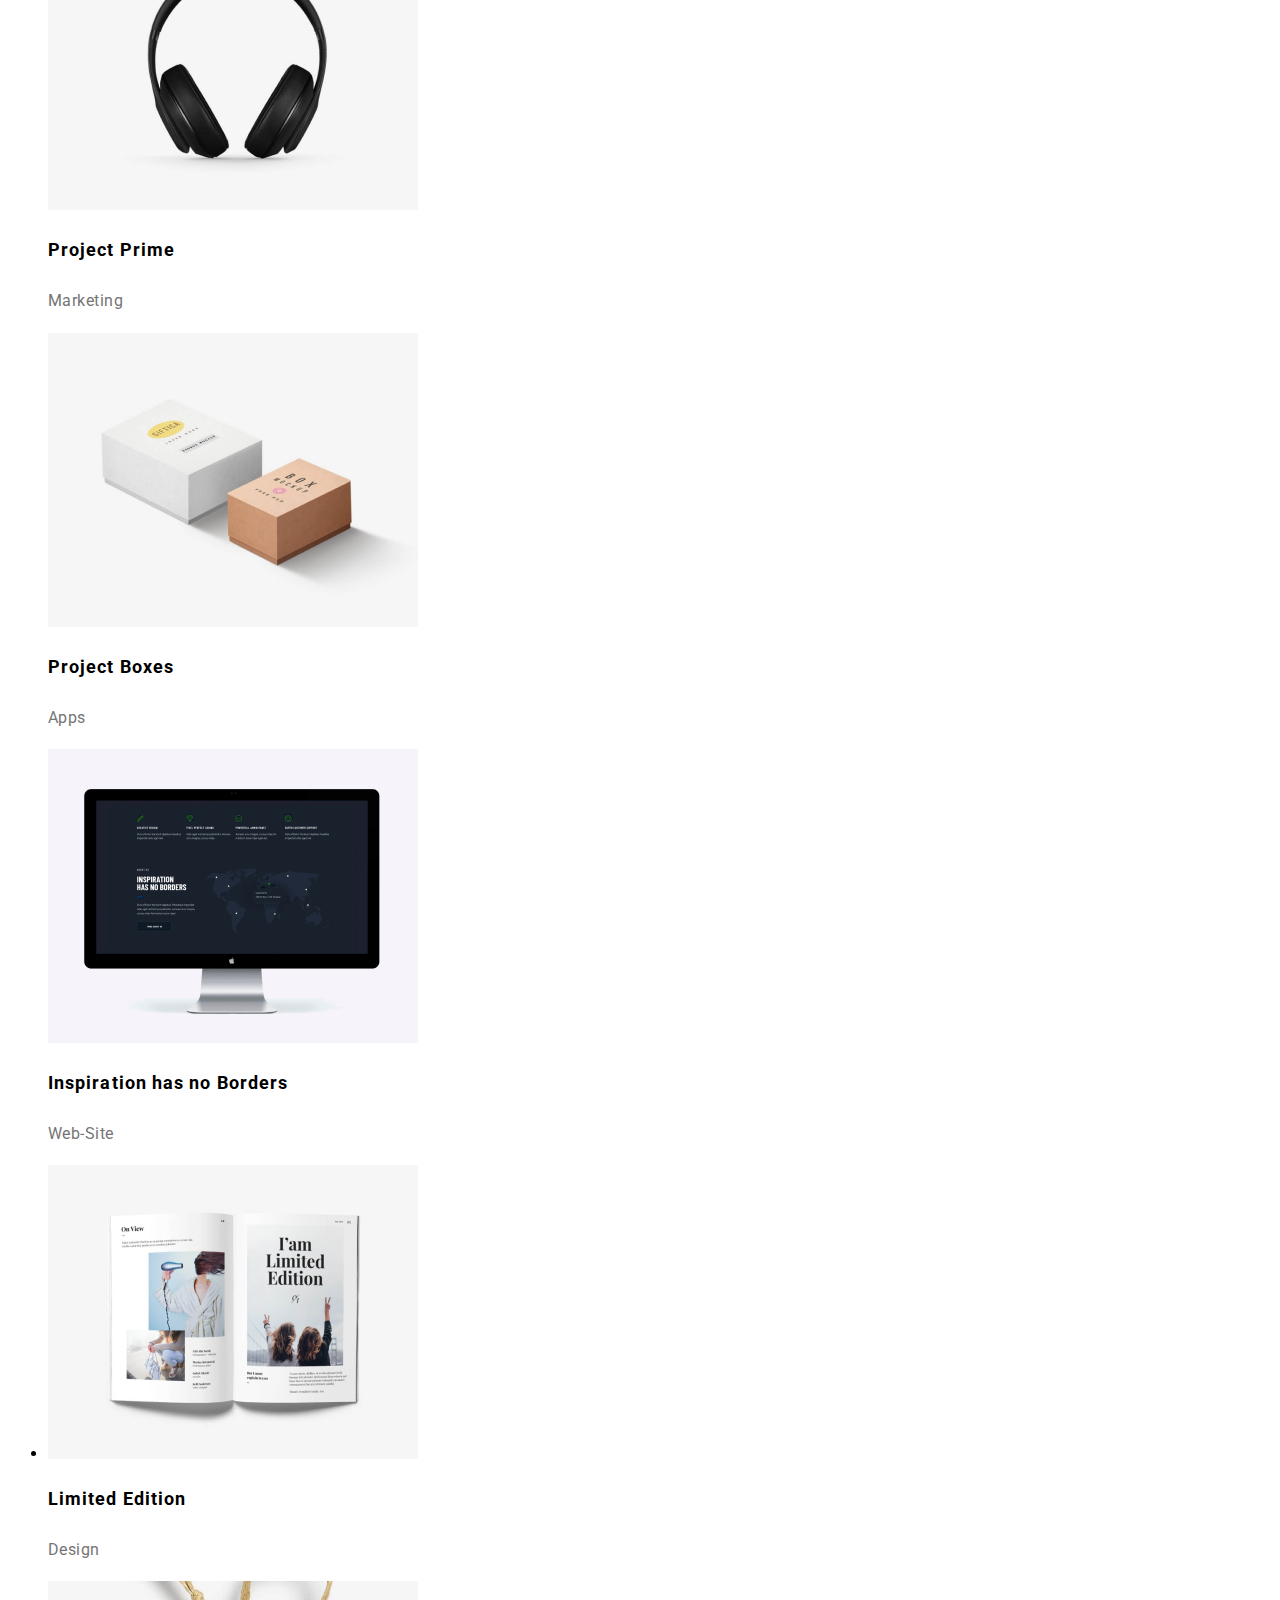
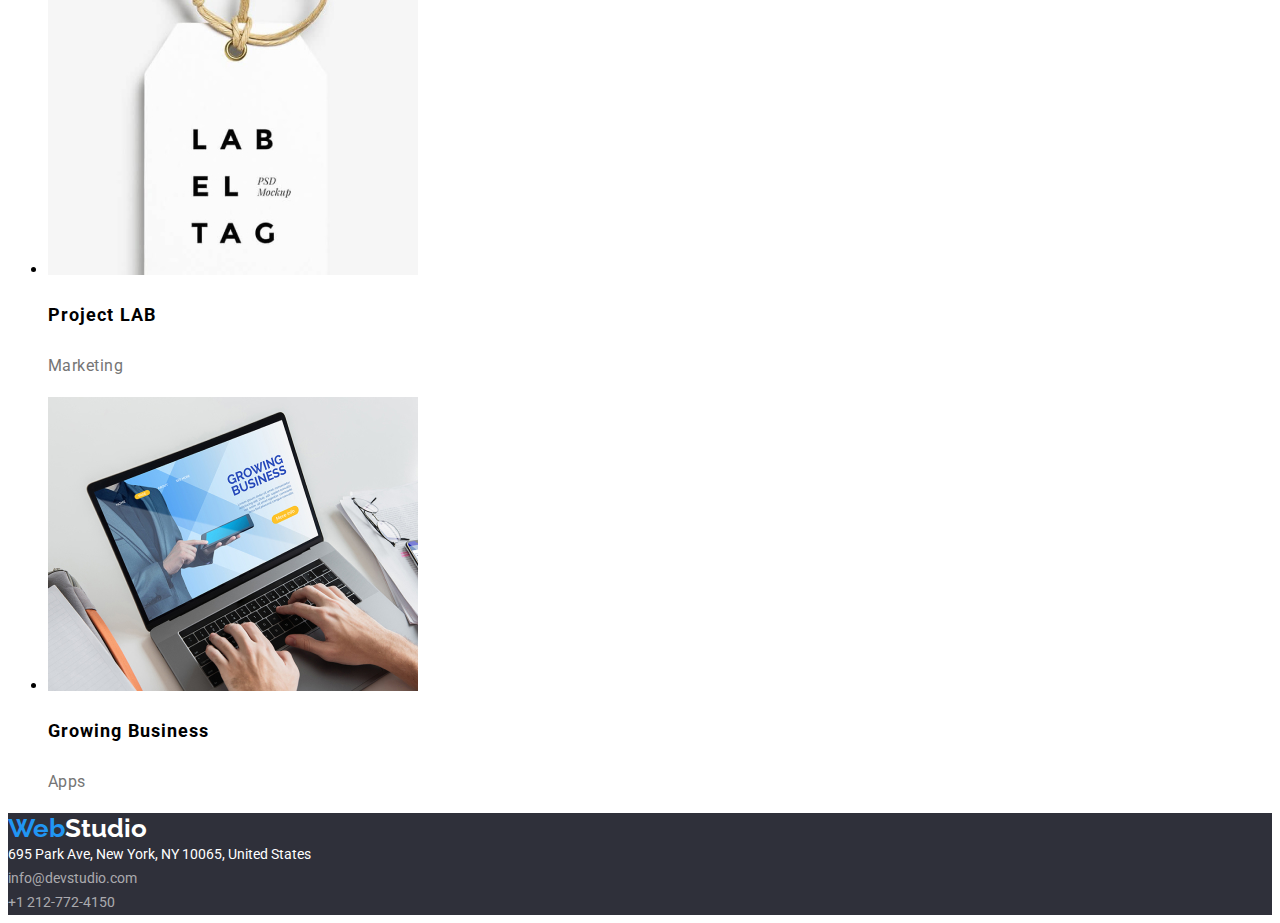
==== commit 2931a2b9: "portfolio.html" ====
--- a/portfolio.html
+++ b/portfolio.html
@@ -15,7 +15,9 @@
   </head>
   <body>
     <header class="header">
-      <a class="logo" href="index.html">WebStudio</a>
+      <a class="logo" href="index.html"
+        ><span class="logo-span">Web</span>Studio</a
+      >
       <nav class="menu-nav">
         <a class="nav-list-item" href="index.html">Studio</a>
         <a class="nav-list-item" href="portfolio.html">Portfolio</a>
@@ -182,11 +184,17 @@
       </section>
     </main>
     <footer class="footer">
-      <a class="logo" href="index.html"><span>Web</span>Studio</a>
-      <address class="address">
+      <a class="footer-logo logo" href="index.html"
+        ><span class="logo-span">Web</span>Studio</a
+      >
+      <address class="footer-address">
         695 Park Ave, New York, NY 10065, United States
-        <a href="mailto:info@devstudio.com">info@devstudio.com</a>
-        <a href="tel:+12127724150">+1 212-772-4150</a>
+        <a href="mailto:info@devstudio.com" class="footer-adddres-anchor"
+          >info@devstudio.com</a
+        >
+        <a href="tel:+12127724150" class="footer-adddres-anchor"
+          >+1 212-772-4150</a
+        >
       </address>
     </footer>
   </body>
--- a/css/styles.css
+++ b/css/styles.css
@@ -24,14 +24,17 @@
 }
 .logo {
   text-decoration: none;
-  color: var(--button-color);
+  color: var(--main-text-color);
   font-family: "Raleway";
   font-size: 26px;
   font-weight: 700;
 }
+.logo-span {
+  color: var(--button-color);
+}
 .header-mail {
   text-decoration: none;
-  color: var(--main-text-color);
+  color: var(--secondary-text-color);
   font-size: 14px;
   font-weight: 500;
 }
@@ -40,7 +43,7 @@
 }
 .header-tel {
   text-decoration: none;
-  color: var(--main-text-color);
+  color: var(--secondary-text-color);
   font-size: 14px;
   font-weight: 500;
 }
@@ -58,7 +61,7 @@
 .title {
   background: var(--background-color);
 }
-.title-headers {
+.title-header {
   font-size: 44px;
   font-weight: 900;
   line-height: 1.36;
@@ -85,8 +88,10 @@
   font-size: 14px;
   line-height: 1.17;
   text-transform: uppercase;
+  color: var(--main-text-color);
 }
-.benefits-list-item {
+.benefits-list-item-description {
+  color: var(--secondary-text-color);
   font-size: 14px;
   line-height: 1.71;
 }
@@ -175,6 +180,9 @@
   background-color: var(--background-color);
   line-height: 1.17;
 }
+.footer-logo {
+  color: var(--button-text-color);
+}
 .footer-address {
   font-style: normal;
   display: flex;
@@ -185,5 +193,5 @@
 }
 .footer-adddres-anchor {
   text-decoration: none;
-  --button-text-color: #ffffff99;
+  color: #ffffff99;
 }
